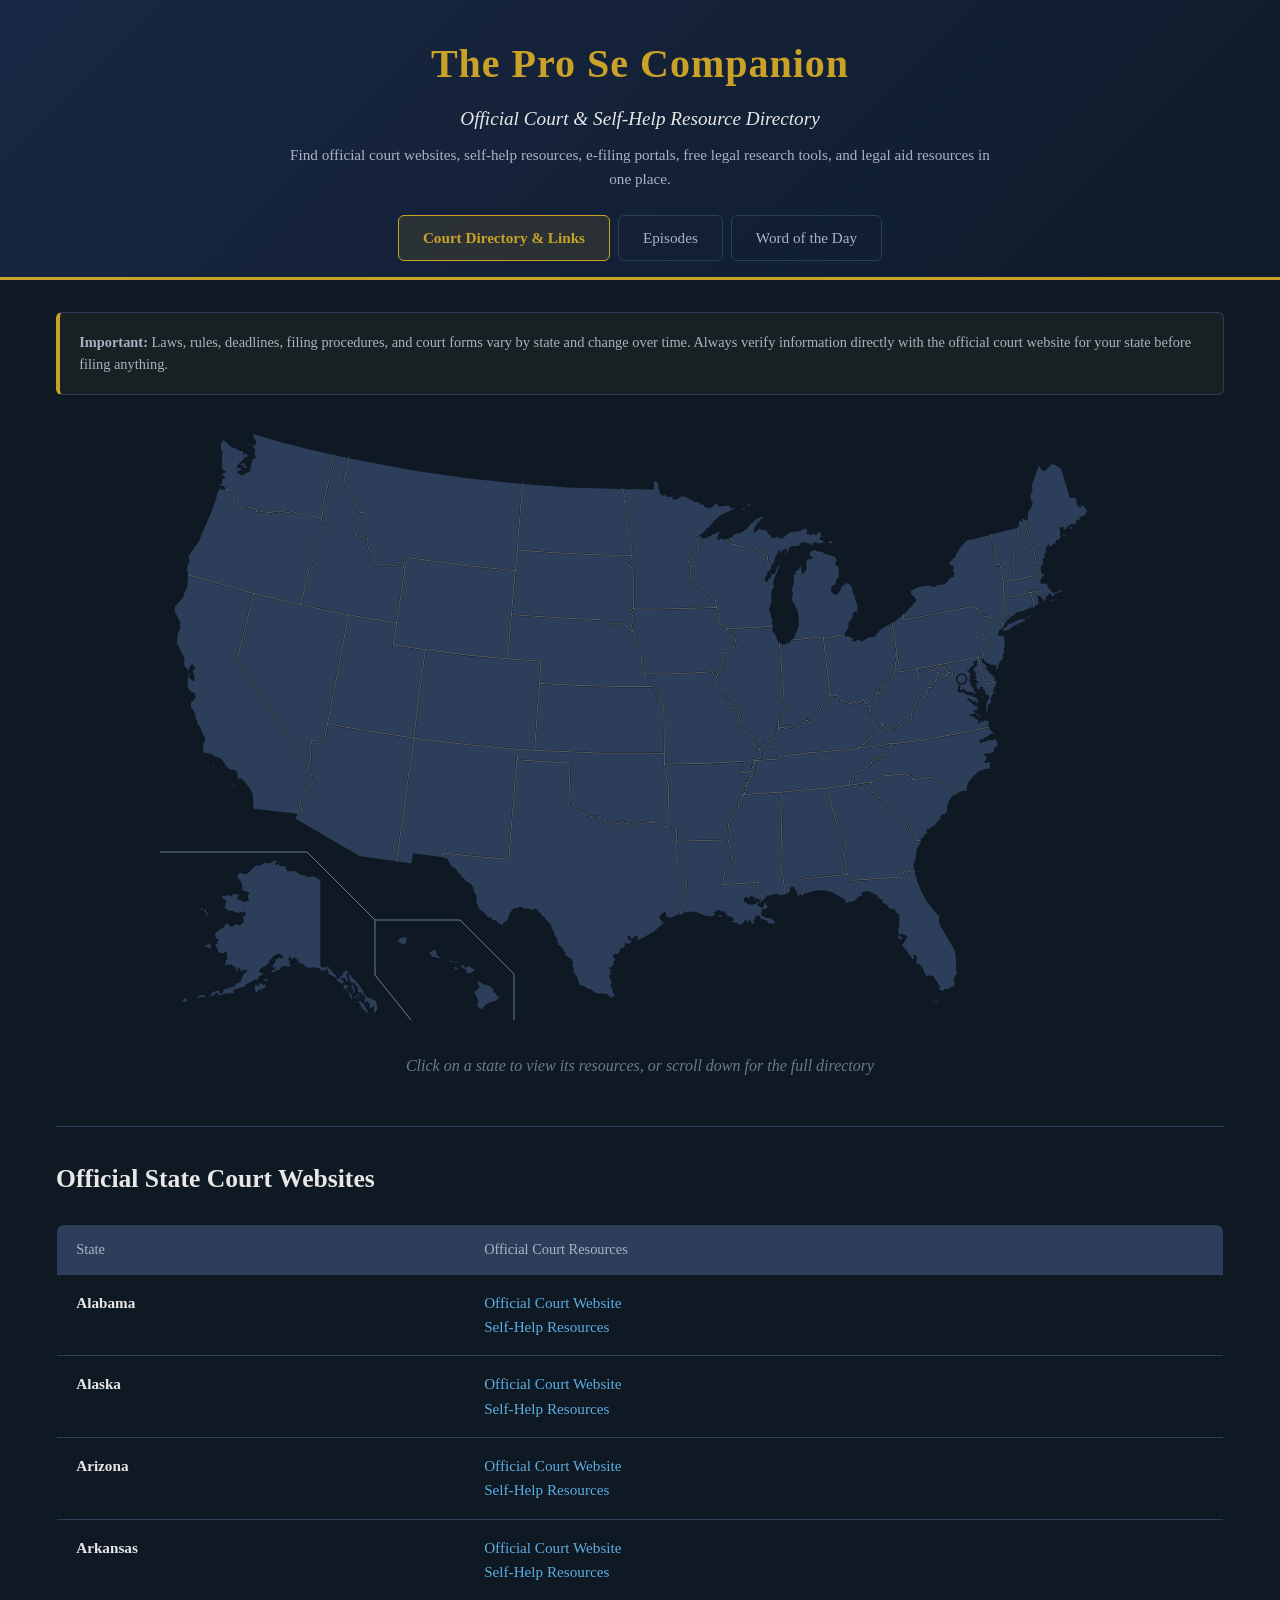
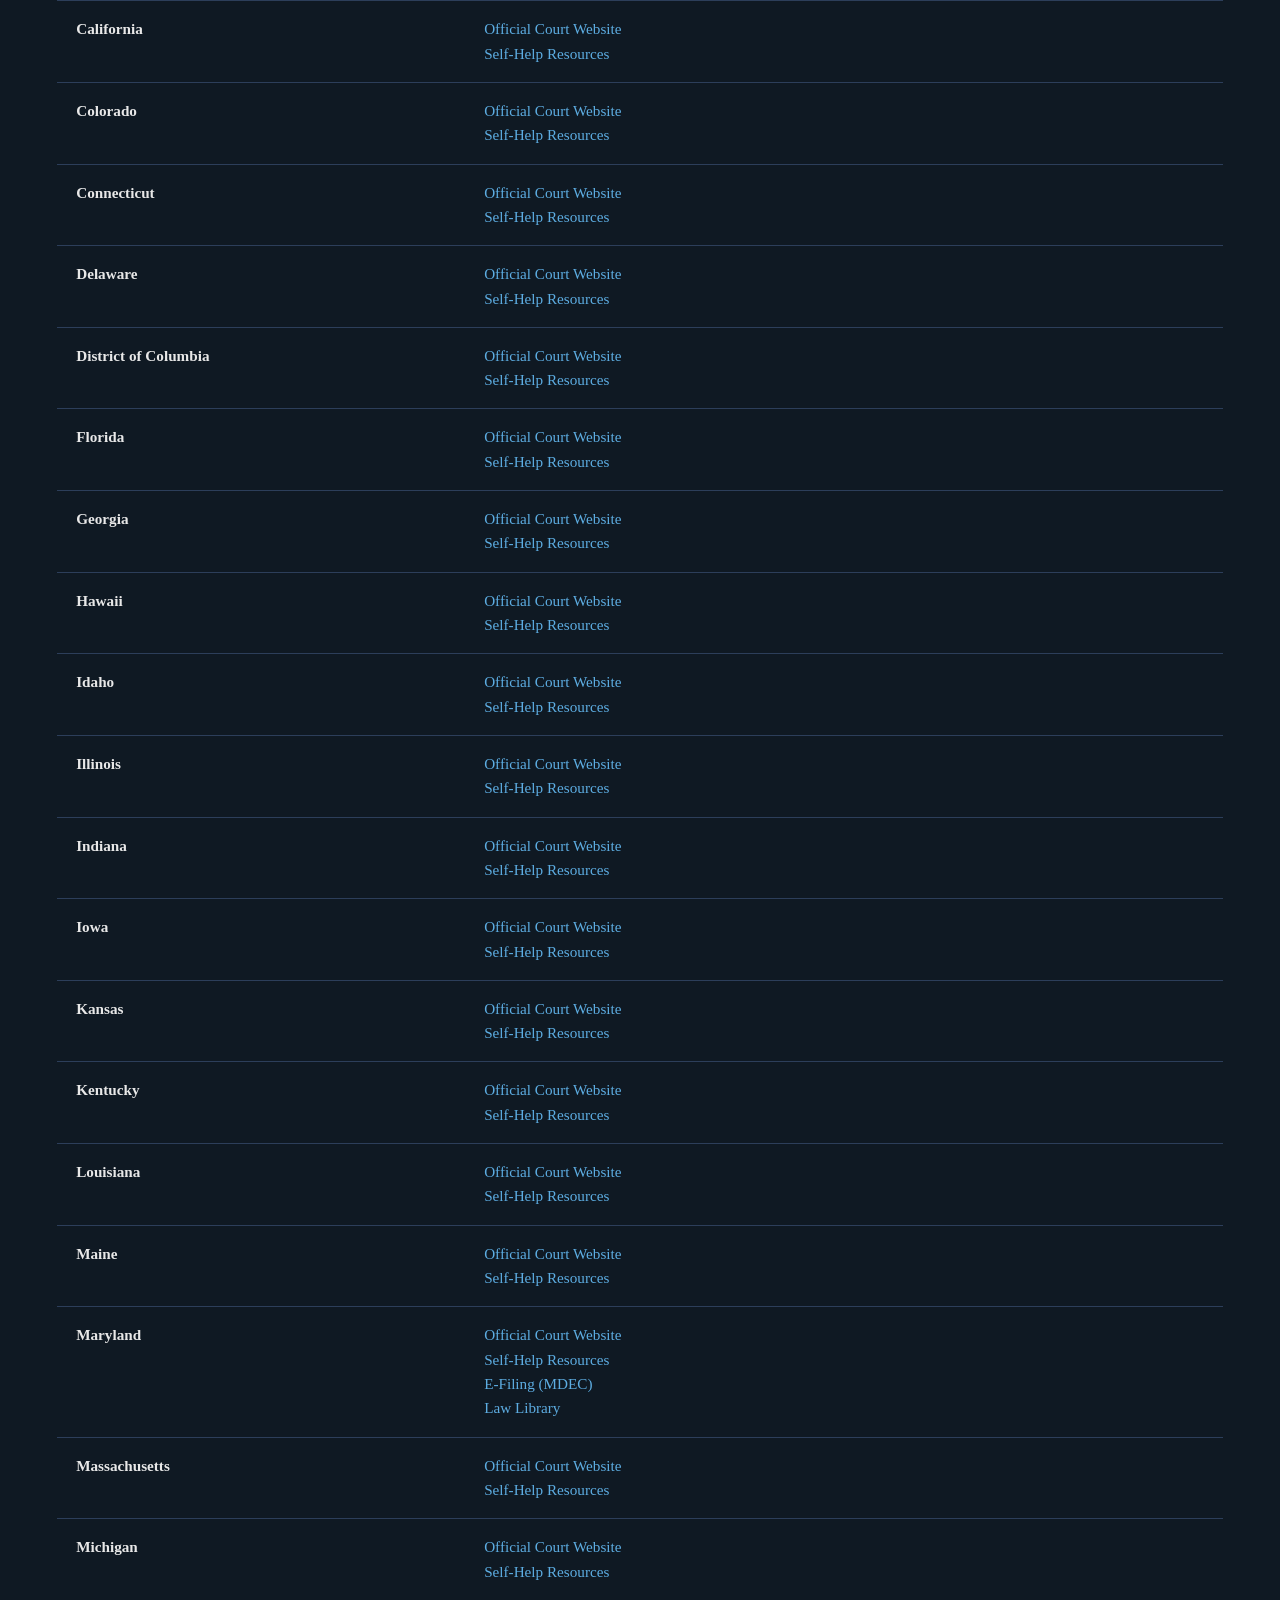
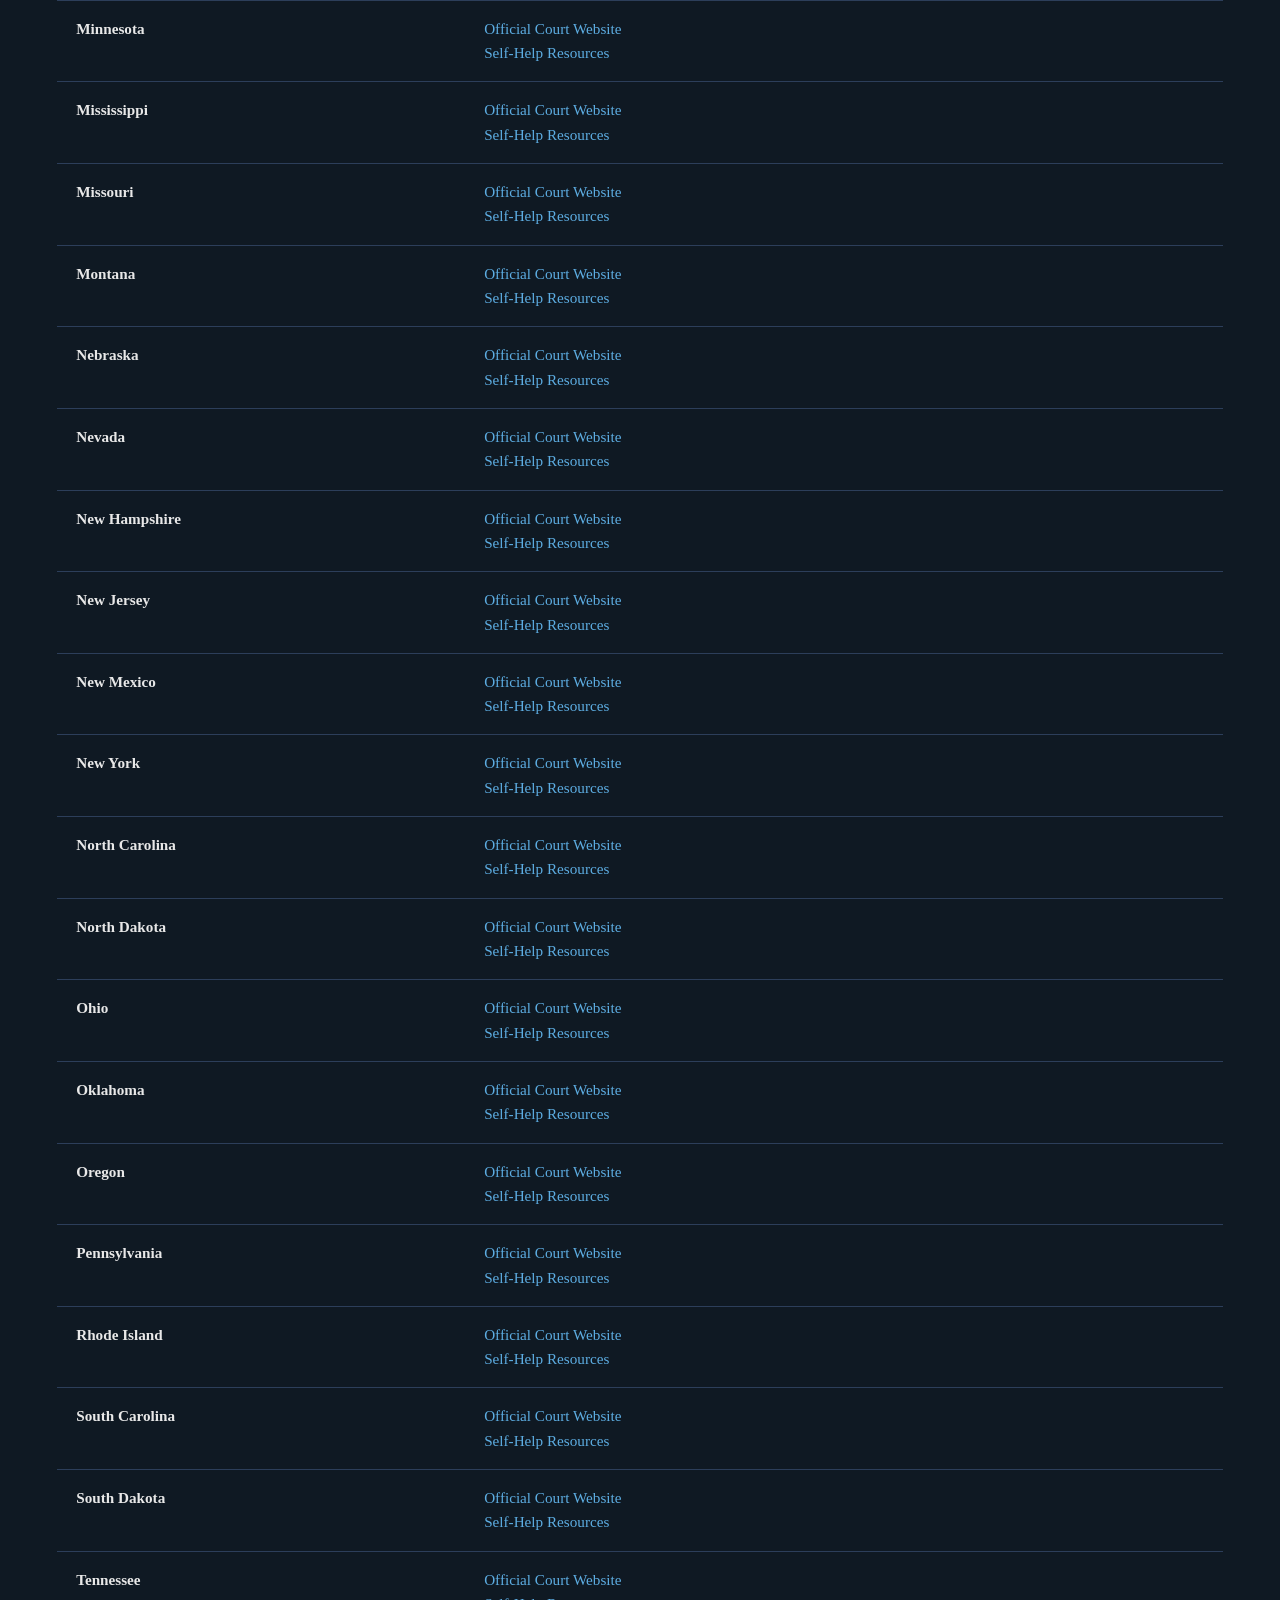
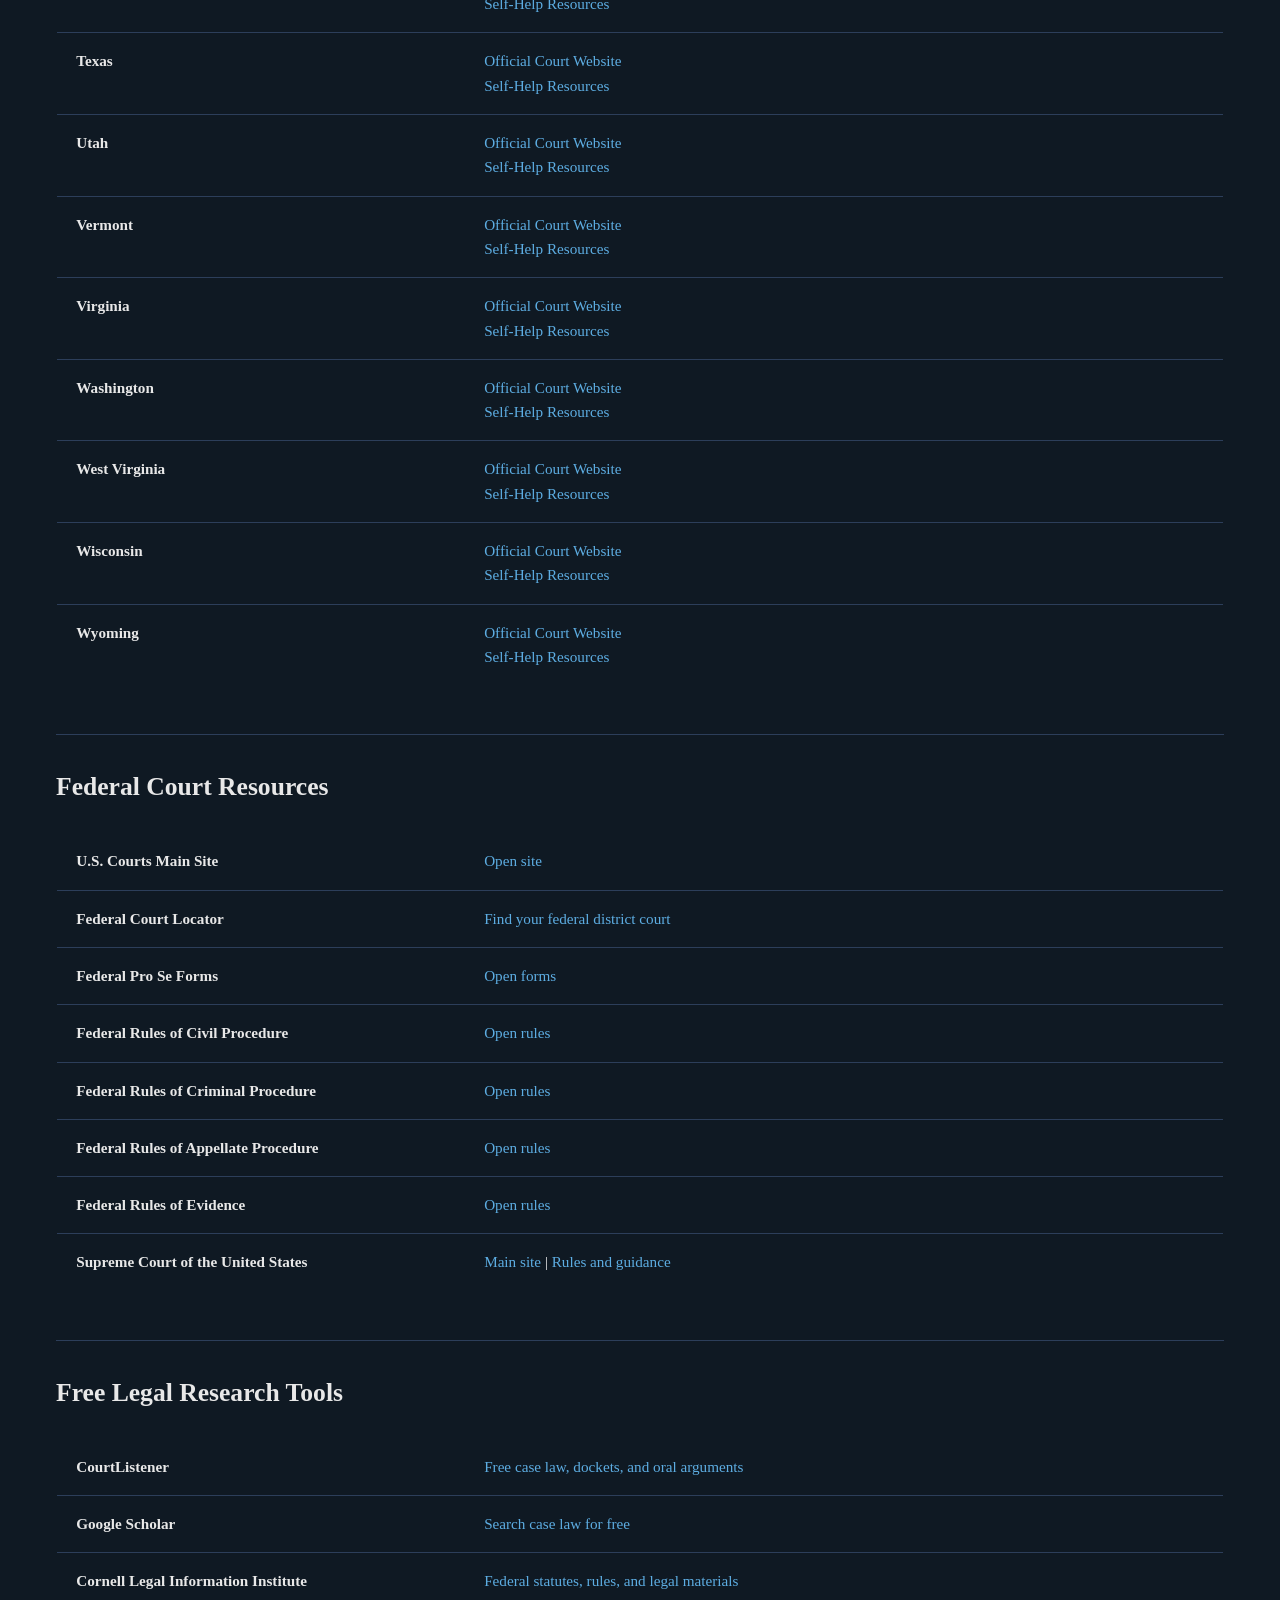
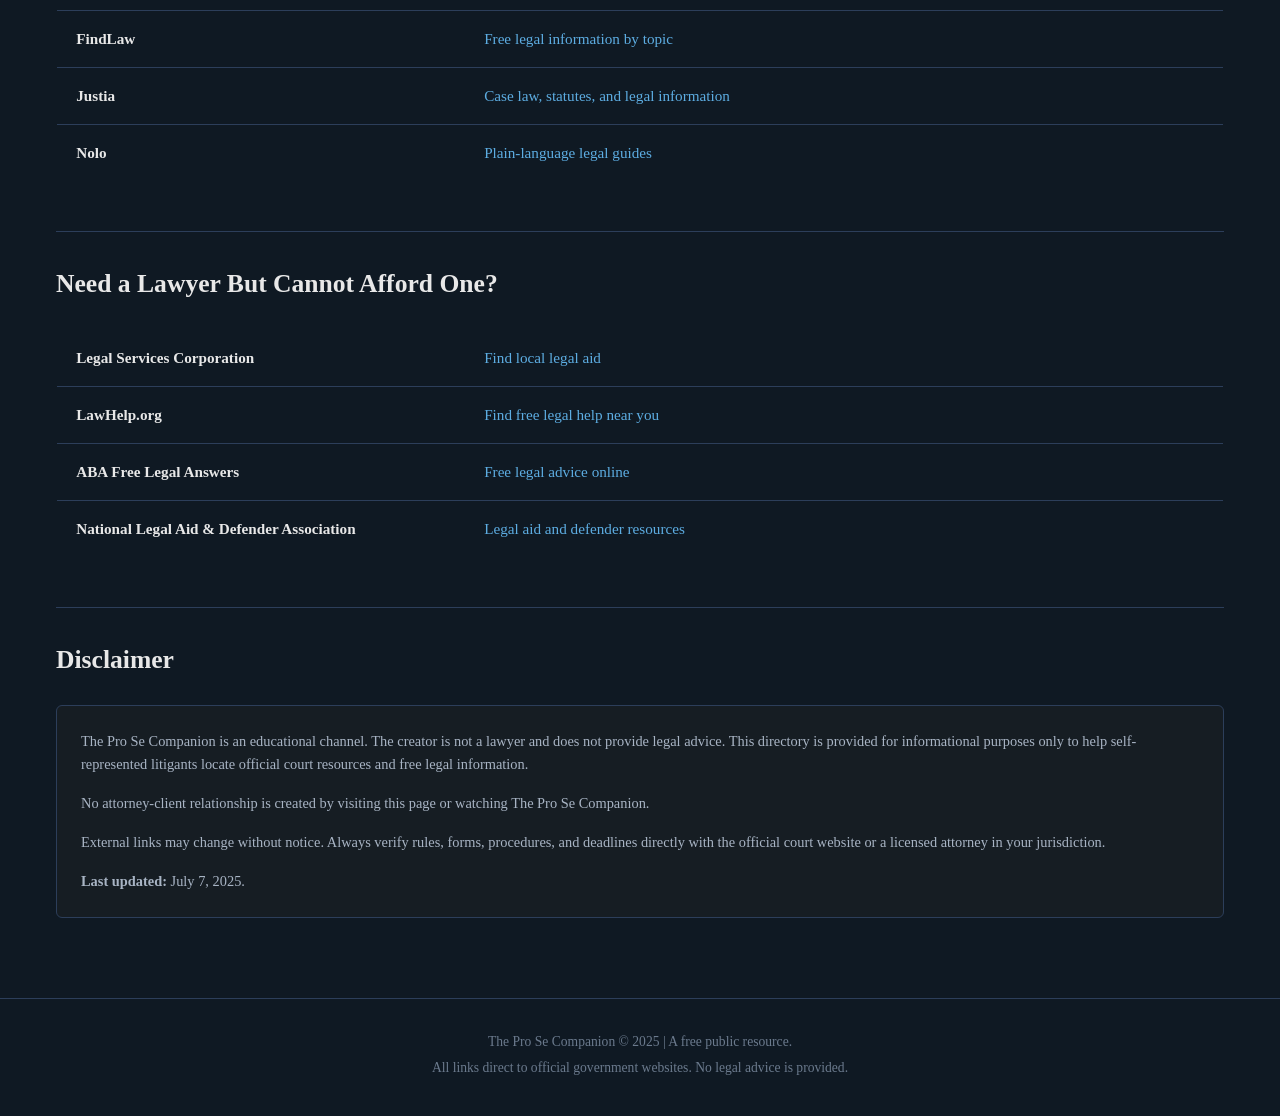
==== index.html @ ef89131c "The Pro Se Companion - Complete Site Features: - Interactive clickable US map (all 50 states + DC) -" ====
<!DOCTYPE html>
<html lang="en">
<head>
    <meta charset="UTF-8">
    <meta name="viewport" content="width=device-width, initial-scale=1.0">
    <title>The Pro Se Companion - Official Court & Self-Help Resource Directory</title>
    <link rel="stylesheet" href="styles.css">
</head>
<body>
    <header>
        <div class="header-content">
            <h1>The Pro Se Companion</h1>
            <p class="subtitle">Official Court & Self-Help Resource Directory</p>
            <p class="tagline">Find official court websites, self-help resources, e-filing portals, free legal research tools, and legal aid resources in one place.</p>
        </div>
        <nav class="main-nav">
            <a href="index.html" class="nav-link active">Court Directory & Links</a>
            <a href="episodes/index.html" class="nav-link">Episodes</a>
            <a href="legal-definitions.html" class="nav-link">Word of the Day</a>
        </nav>
    </header>

    <main>
        <!-- Important Notice -->
        <div class="disclaimer top-disclaimer">
            <p><strong>Important:</strong> Laws, rules, deadlines, filing procedures, and court forms vary by state and change over time. Always verify information directly with the official court website for your state before filing anything.</p>
        </div>

        <!-- Interactive Map -->
        <section class="map-section" id="map-section">
            <div class="map-container" id="map-container">
                <!-- SVG map will be loaded here -->
            </div>
            <p class="map-instruction">Click on a state to view its resources, or scroll down for the full directory</p>
        </section>

        <section class="state-panel" id="state-panel">
            <button class="back-btn" id="back-btn">&larr; Back to Map</button>
            <div class="state-header" id="state-header">
                <h2 id="state-name"></h2>
            </div>
            <div class="resources-grid" id="resources-grid"></div>
        </section>

        <!-- Full State Court Directory Table -->
        <section class="directory-section" id="directory">
            <h2 class="section-title">Official State Court Websites</h2>
            <div class="directory-table-wrap">
                <table class="directory-table">
                    <thead>
                        <tr>
                            <th>State</th>
                            <th>Official Court Resources</th>
                        </tr>
                    </thead>
                    <tbody id="state-directory-tbody">
                        <!-- Populated by JS -->
                    </tbody>
                </table>
            </div>
        </section>

        <!-- Federal Court Resources -->
        <section class="directory-section" id="federal">
            <h2 class="section-title">Federal Court Resources</h2>
            <div class="directory-table-wrap">
                <table class="directory-table">
                    <tbody>
                        <tr><td>U.S. Courts Main Site</td><td><a href="https://www.uscourts.gov/" target="_blank" rel="noopener">Open site</a></td></tr>
                        <tr><td>Federal Court Locator</td><td><a href="https://www.uscourts.gov/about-federal-courts/federal-courts-public/court-website-links" target="_blank" rel="noopener">Find your federal district court</a></td></tr>
                        <tr><td>Federal Pro Se Forms</td><td><a href="https://www.uscourts.gov/forms/pro-se-forms" target="_blank" rel="noopener">Open forms</a></td></tr>
                        <tr><td>Federal Rules of Civil Procedure</td><td><a href="https://www.law.cornell.edu/rules/frcp" target="_blank" rel="noopener">Open rules</a></td></tr>
                        <tr><td>Federal Rules of Criminal Procedure</td><td><a href="https://www.law.cornell.edu/rules/frcrmp" target="_blank" rel="noopener">Open rules</a></td></tr>
                        <tr><td>Federal Rules of Appellate Procedure</td><td><a href="https://www.law.cornell.edu/rules/frap" target="_blank" rel="noopener">Open rules</a></td></tr>
                        <tr><td>Federal Rules of Evidence</td><td><a href="https://www.law.cornell.edu/rules/fre" target="_blank" rel="noopener">Open rules</a></td></tr>
                        <tr><td>Supreme Court of the United States</td><td><a href="https://www.supremecourt.gov/" target="_blank" rel="noopener">Main site</a> | <a href="https://www.supremecourt.gov/filingandrules/rules_guidance.aspx" target="_blank" rel="noopener">Rules and guidance</a></td></tr>
                    </tbody>
                </table>
            </div>
        </section>

        <!-- Free Legal Research Tools -->
        <section class="directory-section" id="research">
            <h2 class="section-title">Free Legal Research Tools</h2>
            <div class="directory-table-wrap">
                <table class="directory-table">
                    <tbody>
                        <tr><td>CourtListener</td><td><a href="https://www.courtlistener.com/" target="_blank" rel="noopener">Free case law, dockets, and oral arguments</a></td></tr>
                        <tr><td>Google Scholar</td><td><a href="https://scholar.google.com/" target="_blank" rel="noopener">Search case law for free</a></td></tr>
                        <tr><td>Cornell Legal Information Institute</td><td><a href="https://www.law.cornell.edu/" target="_blank" rel="noopener">Federal statutes, rules, and legal materials</a></td></tr>
                        <tr><td>FindLaw</td><td><a href="https://www.findlaw.com/" target="_blank" rel="noopener">Free legal information by topic</a></td></tr>
                        <tr><td>Justia</td><td><a href="https://www.justia.com/" target="_blank" rel="noopener">Case law, statutes, and legal information</a></td></tr>
                        <tr><td>Nolo</td><td><a href="https://www.nolo.com/" target="_blank" rel="noopener">Plain-language legal guides</a></td></tr>
                    </tbody>
                </table>
            </div>
        </section>

        <!-- Need a Lawyer -->
        <section class="directory-section" id="legal-aid">
            <h2 class="section-title">Need a Lawyer But Cannot Afford One?</h2>
            <div class="directory-table-wrap">
                <table class="directory-table">
                    <tbody>
                        <tr><td>Legal Services Corporation</td><td><a href="https://www.lsc.gov/about-lsc/what-legal-aid/get-legal-help" target="_blank" rel="noopener">Find local legal aid</a></td></tr>
                        <tr><td>LawHelp.org</td><td><a href="https://www.lawhelp.org/" target="_blank" rel="noopener">Find free legal help near you</a></td></tr>
                        <tr><td>ABA Free Legal Answers</td><td><a href="https://abafreelegalanswers.org/" target="_blank" rel="noopener">Free legal advice online</a></td></tr>
                        <tr><td>National Legal Aid & Defender Association</td><td><a href="https://www.nlada.org/" target="_blank" rel="noopener">Legal aid and defender resources</a></td></tr>
                    </tbody>
                </table>
            </div>
        </section>

        <!-- Disclaimer -->
        <section class="directory-section" id="disclaimer-section">
            <h2 class="section-title">Disclaimer</h2>
            <div class="disclaimer-full">
                <p>The Pro Se Companion is an educational channel. The creator is not a lawyer and does not provide legal advice. This directory is provided for informational purposes only to help self-represented litigants locate official court resources and free legal information.</p>
                <p>No attorney-client relationship is created by visiting this page or watching The Pro Se Companion.</p>
                <p>External links may change without notice. Always verify rules, forms, procedures, and deadlines directly with the official court website or a licensed attorney in your jurisdiction.</p>
                <p><strong>Last updated:</strong> July 7, 2025.</p>
            </div>
        </section>
    </main>

    <footer>
        <p>The Pro Se Companion &copy; 2025 | A free public resource.</p>
        <p>All links direct to official government websites. No legal advice is provided.</p>
    </footer>

    <script src="state-data.js"></script>
    <script src="us-map.js"></script>
    <script src="app.js"></script>
</body>
</html>
---- styles.css ----
/* === RESET & BASE === */
*, *::before, *::after {
    margin: 0;
    padding: 0;
    box-sizing: border-box;
}

:root {
    --primary: #1a2744;
    --primary-light: #2c3e5a;
    --accent: #c9a227;
    --accent-hover: #e0b830;
    --bg-dark: #0f1923;
    --bg-card: #1a2744;
    --bg-card-hover: #243352;
    --text-primary: #e8e8e8;
    --text-secondary: #a8b4c4;
    --text-muted: #6b7a8d;
    --border: #2c3e5a;
    --success: #2ecc71;
    --link: #5dade2;
    --link-hover: #85c1e9;
}

html {
    scroll-behavior: smooth;
}

body {
    font-family: 'Georgia', 'Times New Roman', serif;
    background-color: var(--bg-dark);
    color: var(--text-primary);
    min-height: 100vh;
    line-height: 1.6;
}

/* === HEADER === */
header {
    background: linear-gradient(135deg, var(--primary) 0%, #0d1b2a 100%);
    border-bottom: 3px solid var(--accent);
    padding: 2rem 1rem 1rem;
    text-align: center;
}

.header-content h1 {
    font-size: 2.5rem;
    color: var(--accent);
    letter-spacing: 1px;
    margin-bottom: 0.5rem;
    font-weight: 700;
}

.header-content .subtitle {
    font-size: 1.2rem;
    color: var(--text-primary);
    margin-bottom: 0.5rem;
    font-style: italic;
}

.header-content .tagline {
    font-size: 0.95rem;
    color: var(--text-secondary);
    max-width: 700px;
    margin: 0 auto;
}

/* === NAVIGATION === */
.main-nav {
    margin-top: 1.5rem;
    display: flex;
    justify-content: center;
    gap: 0.5rem;
    flex-wrap: wrap;
}

.nav-link {
    color: var(--text-secondary);
    text-decoration: none;
    padding: 0.6rem 1.5rem;
    border: 1px solid var(--border);
    border-radius: 6px;
    font-family: inherit;
    font-size: 0.95rem;
    transition: all 0.2s ease;
}

.nav-link:hover {
    color: var(--accent);
    border-color: var(--accent);
    background: rgba(201, 162, 39, 0.08);
}

.nav-link.active {
    color: var(--accent);
    border-color: var(--accent);
    background: rgba(201, 162, 39, 0.12);
    font-weight: bold;
}

/* === EPISODE LIST === */
.episode-list {
    max-width: 800px;
    margin: 0 auto;
}

.episode-card {
    background: var(--bg-card);
    border: 1px solid var(--border);
    border-radius: 10px;
    padding: 1.5rem;
    margin-bottom: 1.2rem;
    transition: all 0.2s ease;
    display: block;
    text-decoration: none;
    color: inherit;
}

.episode-card:hover {
    border-color: var(--accent);
    background: var(--bg-card-hover);
    transform: translateY(-2px);
    box-shadow: 0 4px 20px rgba(201, 162, 39, 0.1);
}

.episode-card .episode-number {
    font-size: 0.85rem;
    color: var(--accent);
    text-transform: uppercase;
    letter-spacing: 1px;
    margin-bottom: 0.3rem;
}

.episode-card h3 {
    color: var(--text-primary);
    font-size: 1.3rem;
    margin-bottom: 0.5rem;
}

.episode-card p {
    color: var(--text-secondary);
    font-size: 0.95rem;
    line-height: 1.5;
}

.page-title {
    text-align: center;
    margin-bottom: 2rem;
}

.page-title h2 {
    color: var(--accent);
    font-size: 2rem;
    margin-bottom: 0.5rem;
}

.page-title p {
    color: var(--text-secondary);
    font-size: 1rem;
}

/* === DEFINITIONS === */
.definitions-list {
    max-width: 800px;
    margin: 0 auto;
}

.episode-words-heading {
    color: var(--accent);
    font-size: 1.3rem;
    margin-top: 2rem;
    margin-bottom: 1rem;
    padding-bottom: 0.5rem;
    border-bottom: 2px solid var(--accent);
}

.episode-words-heading:first-child {
    margin-top: 0;
}

.definition-card {
    background: var(--bg-card);
    border: 1px solid var(--border);
    border-radius: 8px;
    padding: 1.2rem 1.5rem;
    margin-bottom: 1rem;
    transition: border-color 0.2s ease;
}

.definition-card:hover {
    border-color: var(--accent);
}

.definition-card h3 {
    color: var(--accent);
    font-size: 1.1rem;
    margin-bottom: 0.5rem;
}

.definition-card p {
    color: var(--text-secondary);
    font-size: 0.95rem;
    line-height: 1.6;
}

.definition-card p a {
    color: var(--link);
    text-decoration: none;
}

.definition-card p a:hover {
    color: var(--link-hover);
    text-decoration: underline;
}

/* === EPISODE CONTENT === */
.episode-intro {
    max-width: 800px;
    margin: 0 auto 2rem;
    text-align: center;
}

.episode-intro h2 {
    color: var(--accent);
    font-size: 1.8rem;
    margin-bottom: 0.5rem;
}

.episode-intro .episode-num {
    color: var(--text-muted);
    font-size: 0.9rem;
    text-transform: uppercase;
    letter-spacing: 1px;
    margin-bottom: 0.5rem;
}

.episode-intro p {
    color: var(--text-secondary);
    font-size: 1rem;
    line-height: 1.6;
    margin-top: 0.8rem;
}

.state-info-section {
    margin-top: 1rem;
}

.state-info-section h3 {
    color: var(--accent);
    font-size: 1.3rem;
    margin-bottom: 0.5rem;
}

.state-info-section .info-description {
    color: var(--text-secondary);
    font-size: 0.95rem;
    line-height: 1.6;
    margin-bottom: 1rem;
    padding: 1rem;
    background: rgba(201, 162, 39, 0.05);
    border-left: 3px solid var(--accent);
    border-radius: 4px;
}

.state-info-section .steps {
    list-style: none;
    padding: 0;
    counter-reset: step-counter;
}

.state-info-section .steps li {
    counter-increment: step-counter;
    padding: 0.8rem 1rem 0.8rem 3rem;
    position: relative;
    margin-bottom: 0.5rem;
    background: var(--bg-card);
    border-radius: 6px;
    border: 1px solid var(--border);
    color: var(--text-primary);
    font-size: 0.95rem;
    line-height: 1.5;
}

.state-info-section .steps li::before {
    content: counter(step-counter);
    position: absolute;
    left: 0.8rem;
    top: 0.8rem;
    width: 1.5rem;
    height: 1.5rem;
    background: var(--accent);
    color: var(--primary);
    font-weight: bold;
    font-size: 0.85rem;
    border-radius: 50%;
    display: flex;
    align-items: center;
    justify-content: center;
}

/* === MAIN === */
main {
    max-width: 1200px;
    margin: 0 auto;
    padding: 2rem 1rem;
}

/* === MAP SECTION === */
.map-section {
    text-align: center;
}

.map-container {
    width: 100%;
    max-width: 960px;
    margin: 0 auto;
    position: relative;
}

.map-container svg {
    width: 100%;
    height: auto;
}

.map-container svg .state path,
.map-container svg circle.dc {
    fill: var(--primary-light);
    stroke: var(--bg-dark);
    stroke-width: 1.5;
    cursor: pointer;
    transition: fill 0.2s ease, transform 0.1s ease;
}

.map-container svg .state path:hover,
.map-container svg circle.dc:hover {
    fill: var(--accent);
    filter: brightness(1.2);
}

.map-container svg .state path:active,
.map-container svg circle.dc:active {
    fill: var(--accent-hover);
}

.map-container svg .borders path {
    stroke: rgba(255, 255, 255, 0.3);
    stroke-width: 1;
    pointer-events: none;
}

.map-container svg .separator1 {
    stroke: var(--text-muted);
    stroke-width: 1;
    pointer-events: none;
}

.map-instruction {
    margin-top: 1.5rem;
    color: var(--text-muted);
    font-size: 1rem;
    font-style: italic;
}

/* === STATE PANEL === */
.state-panel {
    display: none;
    animation: fadeIn 0.3s ease;
}

.state-panel.active {
    display: block;
}

@keyframes fadeIn {
    from { opacity: 0; transform: translateY(10px); }
    to { opacity: 1; transform: translateY(0); }
}

.back-btn {
    background: var(--primary-light);
    color: var(--text-primary);
    border: 1px solid var(--border);
    padding: 0.7rem 1.5rem;
    border-radius: 6px;
    cursor: pointer;
    font-size: 1rem;
    font-family: inherit;
    transition: all 0.2s ease;
    margin-bottom: 1.5rem;
}

.back-btn:hover {
    background: var(--accent);
    color: var(--primary);
    border-color: var(--accent);
}

.state-header {
    margin-bottom: 2rem;
    padding-bottom: 1rem;
    border-bottom: 2px solid var(--accent);
}

.state-header h2 {
    font-size: 2rem;
    color: var(--accent);
}

/* === RESOURCES GRID === */
.resources-grid {
    display: grid;
    grid-template-columns: repeat(auto-fit, minmax(320px, 1fr));
    gap: 1.5rem;
    margin-bottom: 2rem;
}

.resource-card {
    background: var(--bg-card);
    border: 1px solid var(--border);
    border-radius: 10px;
    padding: 1.5rem;
    transition: all 0.2s ease;
}

.resource-card:hover {
    border-color: var(--accent);
    background: var(--bg-card-hover);
    transform: translateY(-2px);
    box-shadow: 0 4px 20px rgba(201, 162, 39, 0.1);
}

.resource-card h3 {
    color: var(--accent);
    font-size: 1.1rem;
    margin-bottom: 1rem;
    padding-bottom: 0.5rem;
    border-bottom: 1px solid var(--border);
    display: flex;
    align-items: center;
    gap: 0.5rem;
}

.resource-card h3 .icon {
    font-size: 1.3rem;
}

.resource-card ul {
    list-style: none;
    padding: 0;
}

.resource-card ul li {
    margin-bottom: 0.7rem;
}

.resource-card ul li a {
    color: var(--link);
    text-decoration: none;
    font-size: 0.95rem;
    transition: color 0.2s ease;
    display: inline-block;
    line-height: 1.4;
}

.resource-card ul li a:hover {
    color: var(--link-hover);
    text-decoration: underline;
}

.resource-card ul li a::before {
    content: "\2192 ";
    color: var(--accent);
    margin-right: 0.3rem;
}

/* === DISCLAIMER === */
.disclaimer {
    margin-top: 2rem;
    padding: 1.2rem;
    background: rgba(201, 162, 39, 0.05);
    border: 1px solid var(--border);
    border-left: 4px solid var(--accent);
    border-radius: 6px;
}

.disclaimer.top-disclaimer {
    margin-top: 0;
    margin-bottom: 2rem;
}

.disclaimer p {
    font-size: 0.9rem;
    color: var(--text-secondary);
    line-height: 1.5;
}

.disclaimer-full {
    padding: 1.5rem;
    background: rgba(201, 162, 39, 0.03);
    border: 1px solid var(--border);
    border-radius: 6px;
}

.disclaimer-full p {
    font-size: 0.9rem;
    color: var(--text-secondary);
    line-height: 1.6;
    margin-bottom: 1rem;
}

.disclaimer-full p:last-child {
    margin-bottom: 0;
}

/* === DIRECTORY SECTION === */
.directory-section {
    margin-top: 3rem;
    padding-top: 2rem;
    border-top: 1px solid var(--border);
}

.section-title {
    font-size: 1.6rem;
    color: var(--text-primary);
    margin-bottom: 1.5rem;
    font-weight: 700;
}

.directory-table-wrap {
    overflow-x: auto;
}

.directory-table {
    width: 100%;
    border-collapse: collapse;
    border: 1px solid var(--border);
    border-radius: 8px;
    overflow: hidden;
}

.directory-table thead th {
    background: var(--primary-light);
    color: var(--text-secondary);
    padding: 0.8rem 1.2rem;
    text-align: left;
    font-size: 0.9rem;
    font-weight: normal;
    border-bottom: 1px solid var(--border);
}

.directory-table tbody tr {
    border-bottom: 1px solid var(--border);
    transition: background 0.15s ease;
}

.directory-table tbody tr:hover {
    background: rgba(201, 162, 39, 0.04);
}

.directory-table td {
    padding: 1rem 1.2rem;
    font-size: 0.95rem;
    vertical-align: top;
    color: var(--text-primary);
}

.directory-table td:first-child {
    font-weight: bold;
    white-space: nowrap;
    width: 35%;
}

.directory-table td a {
    color: var(--link);
    text-decoration: none;
    transition: color 0.2s ease;
}

.directory-table td a:hover {
    color: var(--link-hover);
    text-decoration: underline;
}

/* === FOOTER === */
footer {
    text-align: center;
    padding: 2rem 1rem;
    border-top: 1px solid var(--border);
    margin-top: 3rem;
}

footer p {
    color: var(--text-muted);
    font-size: 0.85rem;
    margin-bottom: 0.3rem;
}

/* === TOOLTIP === */
.state-tooltip {
    position: fixed;
    background: var(--primary);
    color: var(--accent);
    padding: 0.4rem 0.8rem;
    border-radius: 4px;
    font-size: 0.85rem;
    font-weight: bold;
    pointer-events: none;
    z-index: 1000;
    border: 1px solid var(--accent);
    display: none;
}

/* === RESPONSIVE === */
@media (max-width: 768px) {
    .header-content h1 {
        font-size: 1.8rem;
    }

    .header-content .subtitle {
        font-size: 1rem;
    }

    .resources-grid {
        grid-template-columns: 1fr;
    }

    .state-header h2 {
        font-size: 1.5rem;
    }

    main {
        padding: 1rem 0.5rem;
    }

    .main-nav {
        gap: 0.3rem;
    }

    .nav-link {
        padding: 0.5rem 1rem;
        font-size: 0.85rem;
    }

    .episode-intro h2 {
        font-size: 1.4rem;
    }
}

@media (max-width: 480px) {
    .header-content h1 {
        font-size: 1.4rem;
    }

    .map-container {
        padding: 0;
    }

    .resource-card {
        padding: 1rem;
    }

    .main-nav {
        flex-direction: column;
        align-items: center;
    }
}
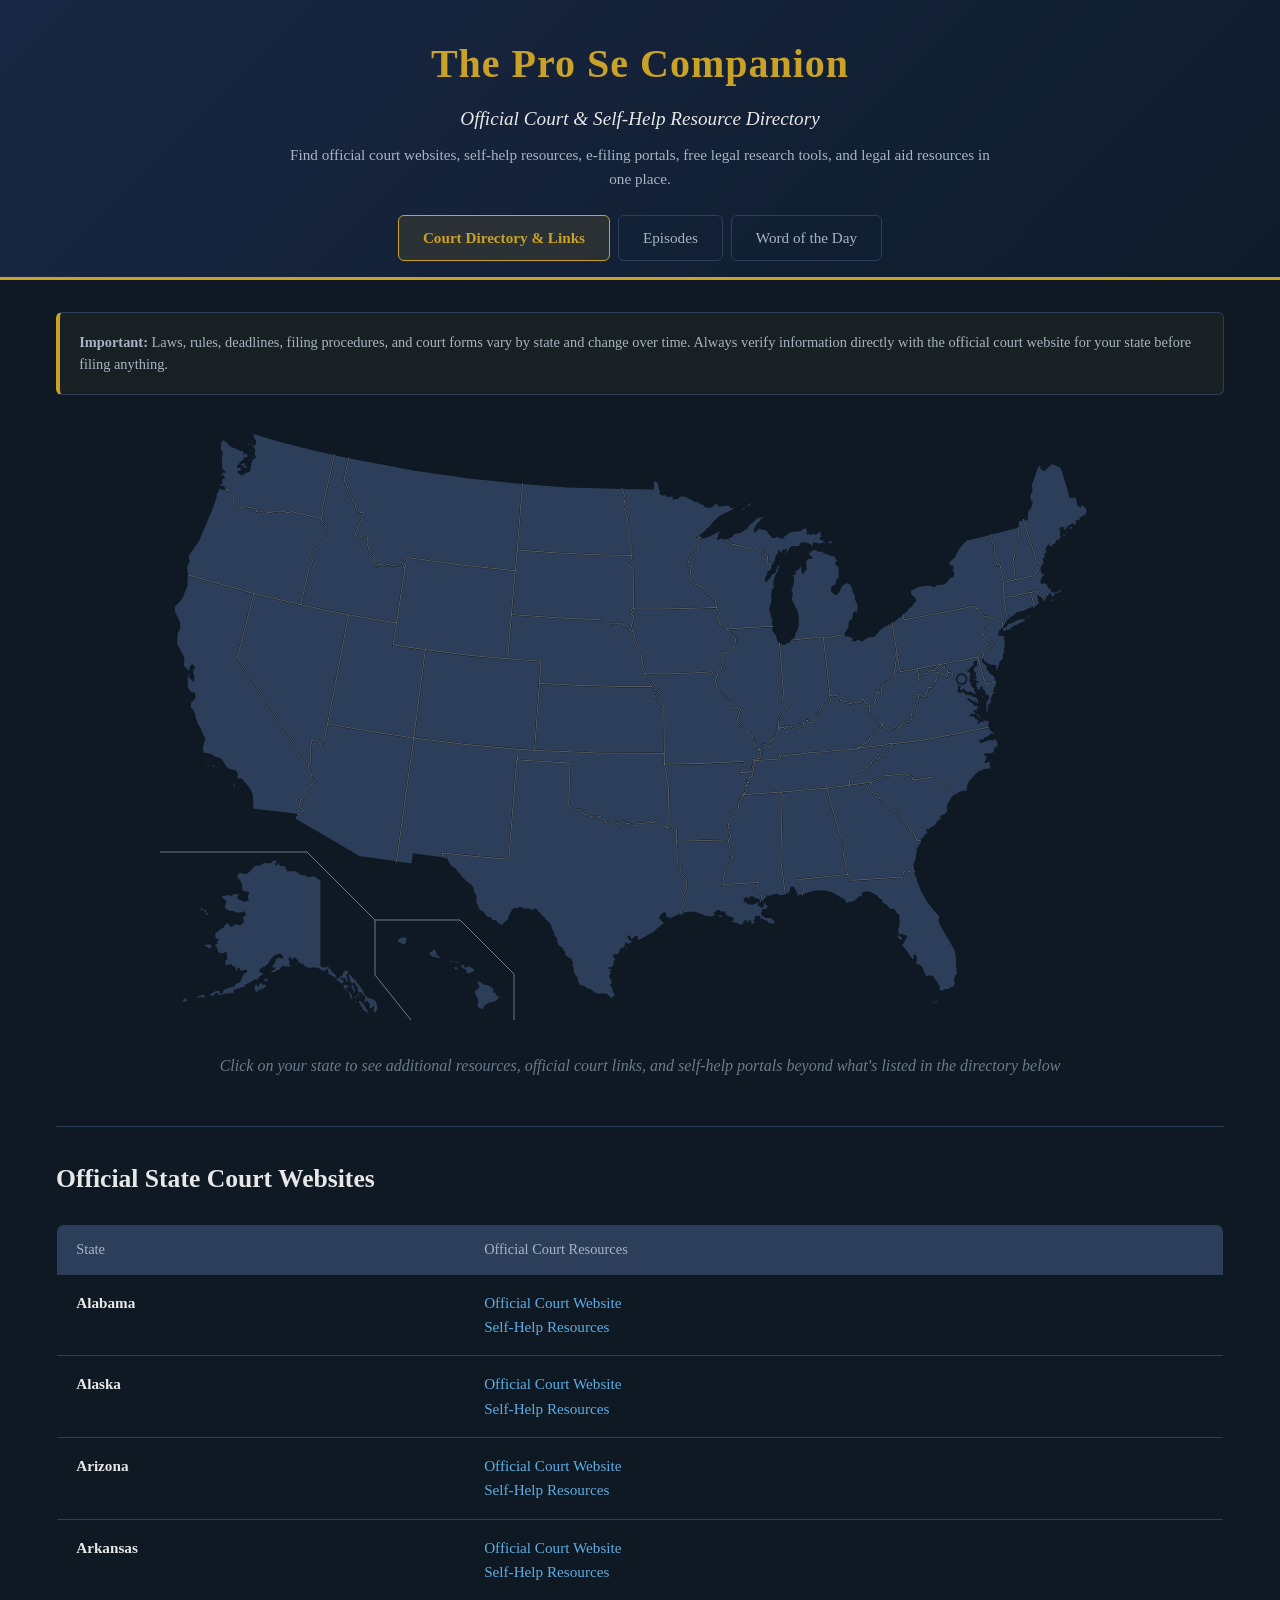
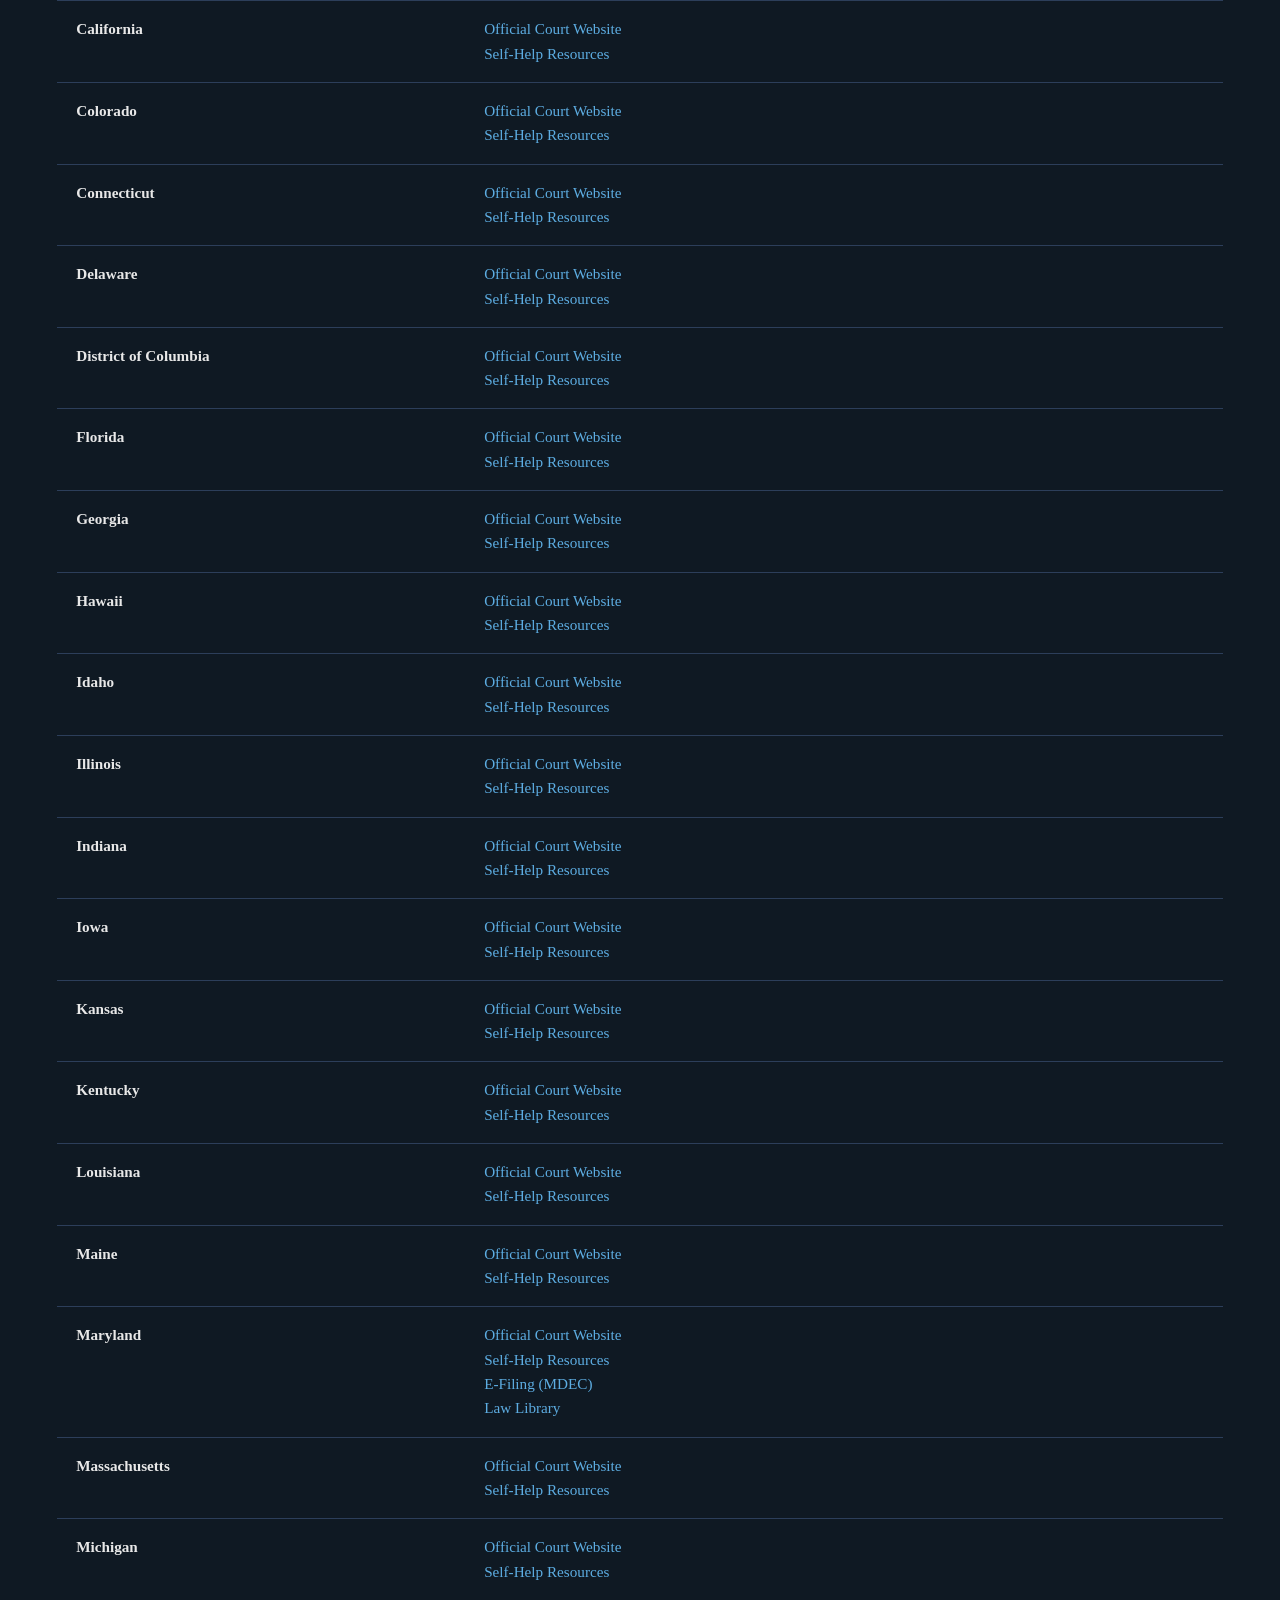
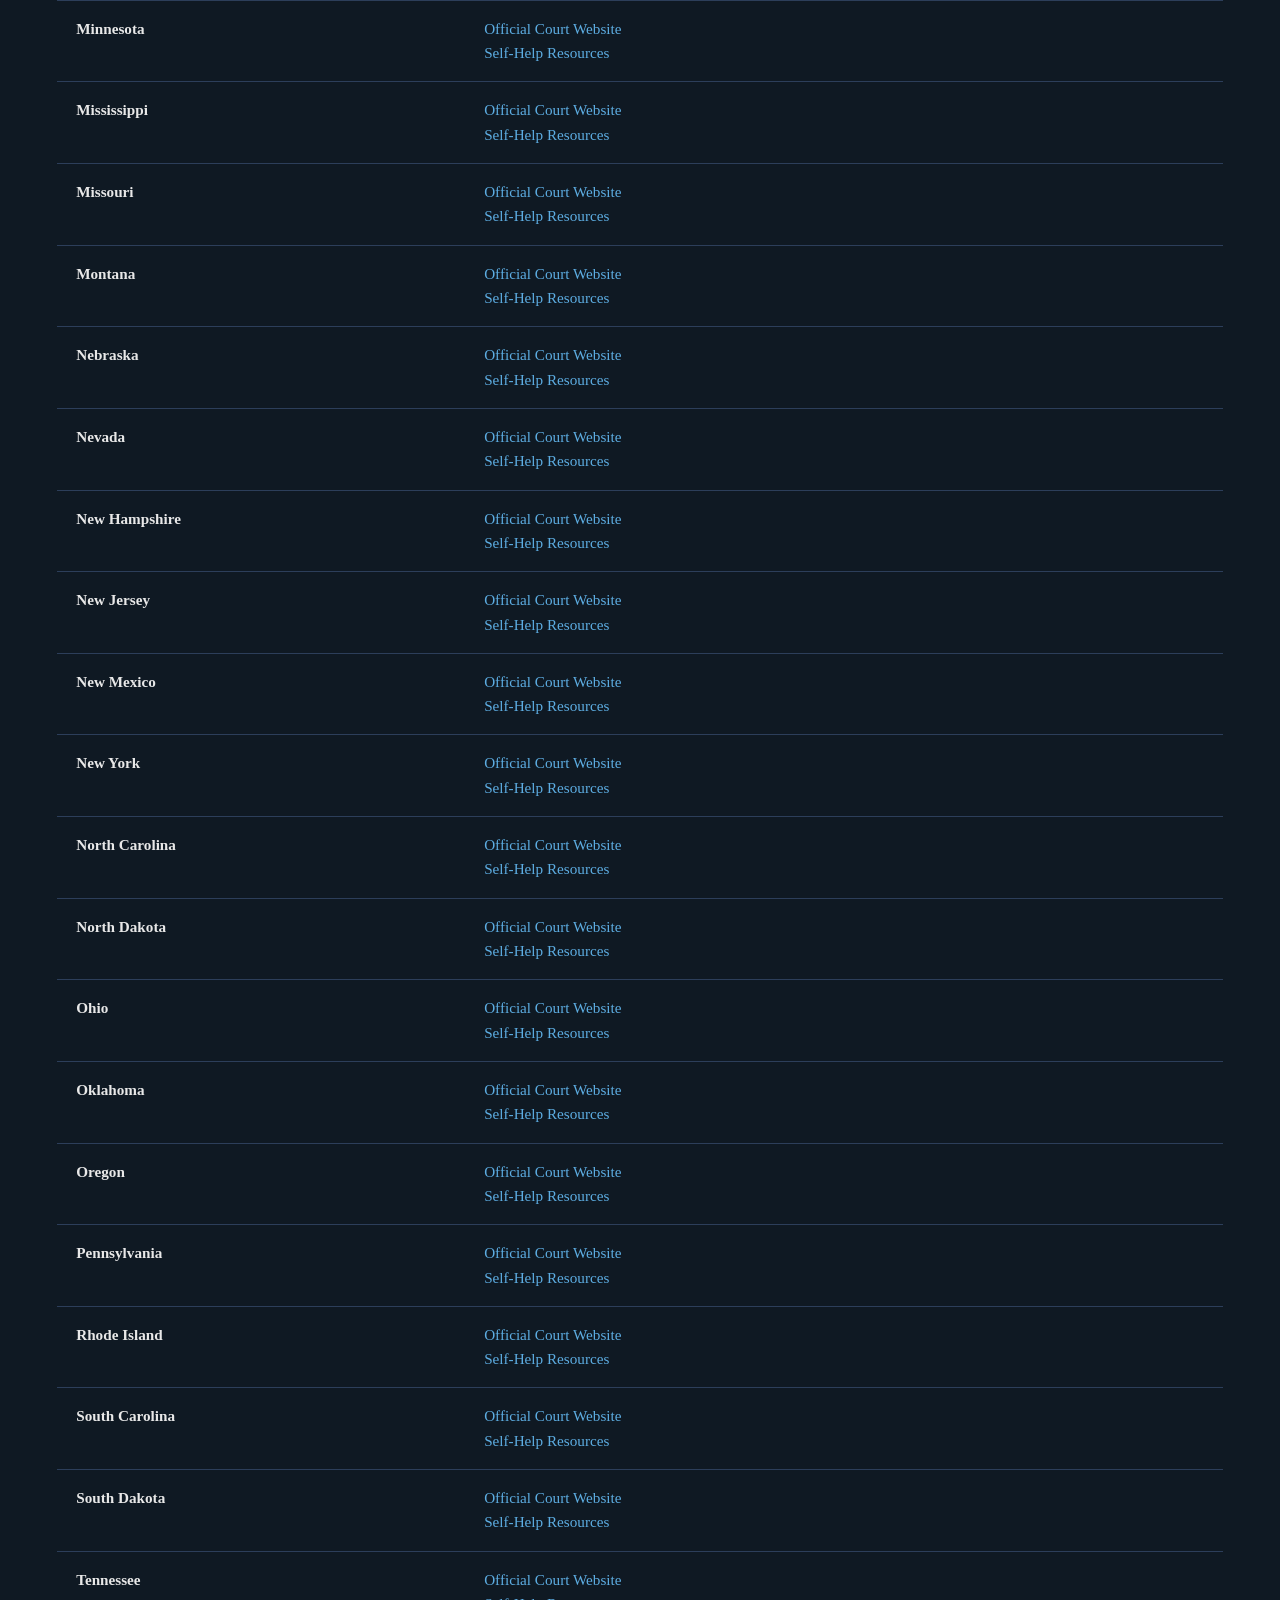
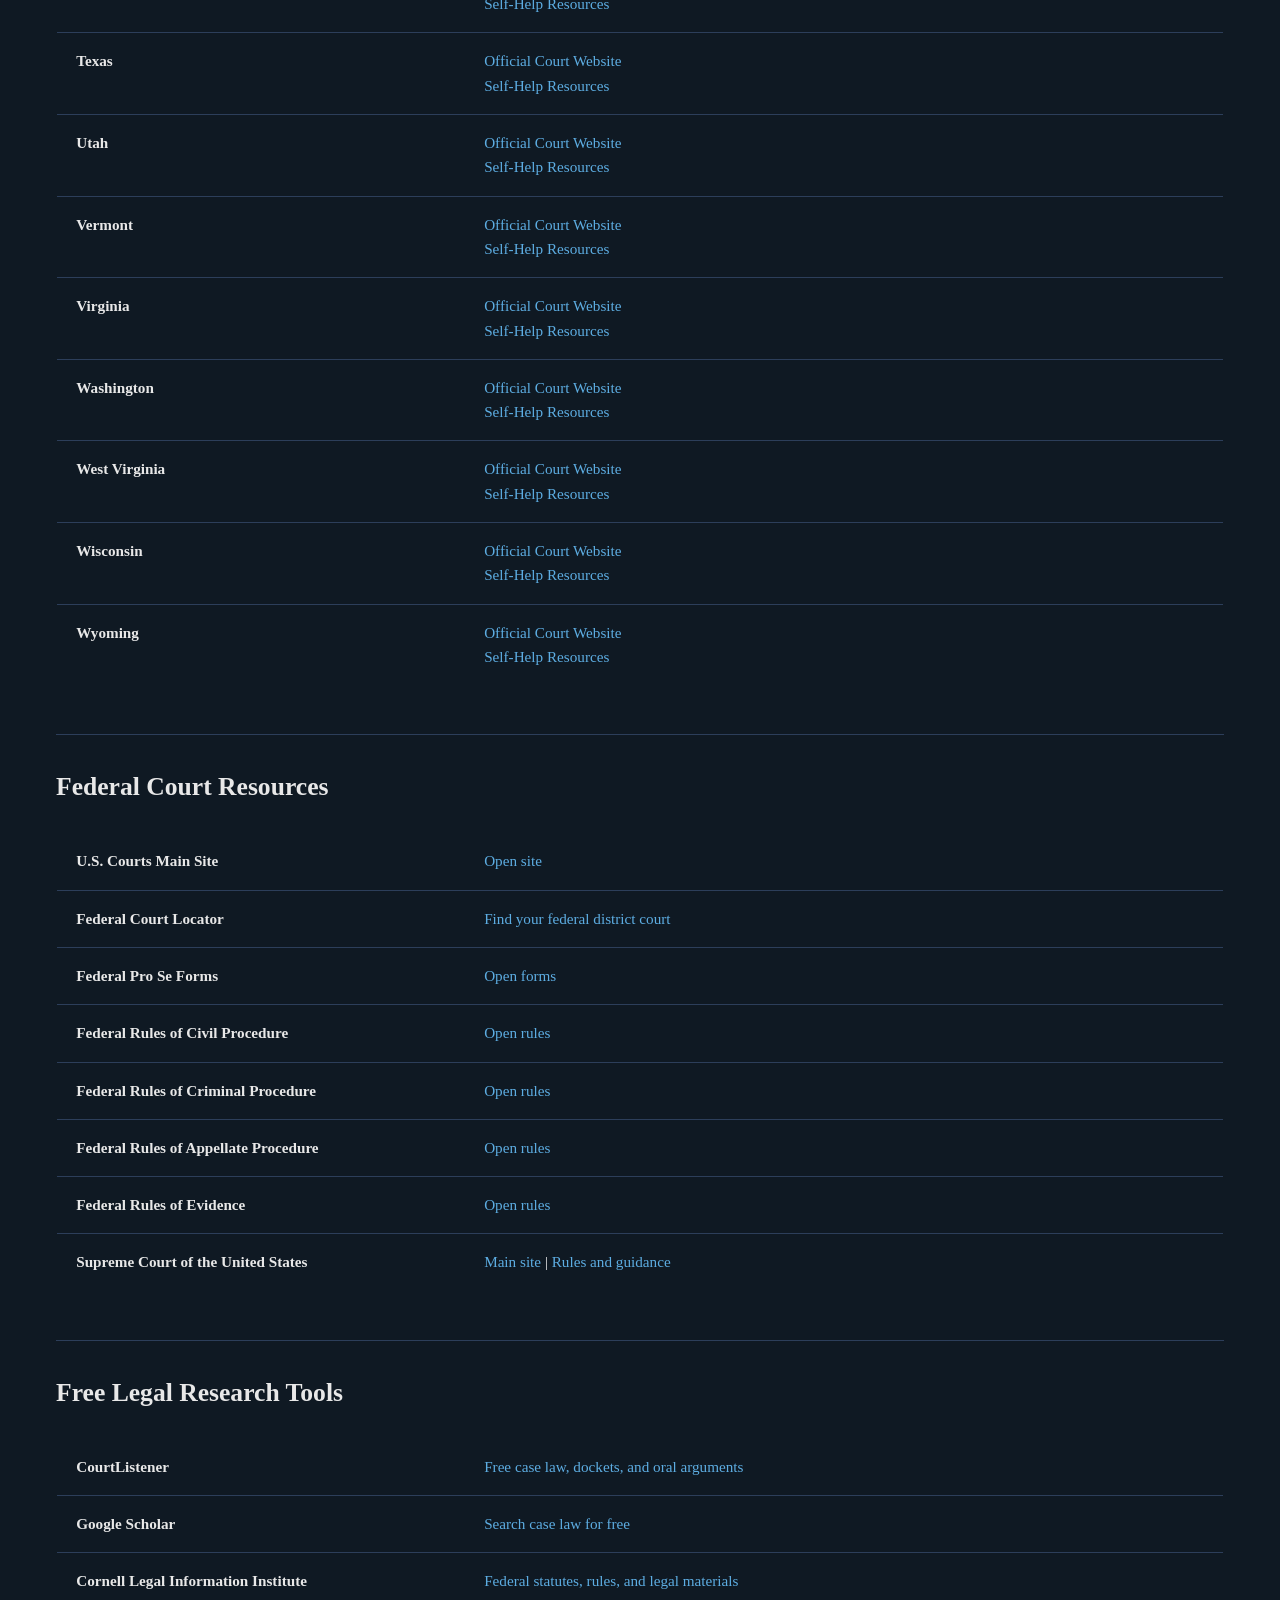
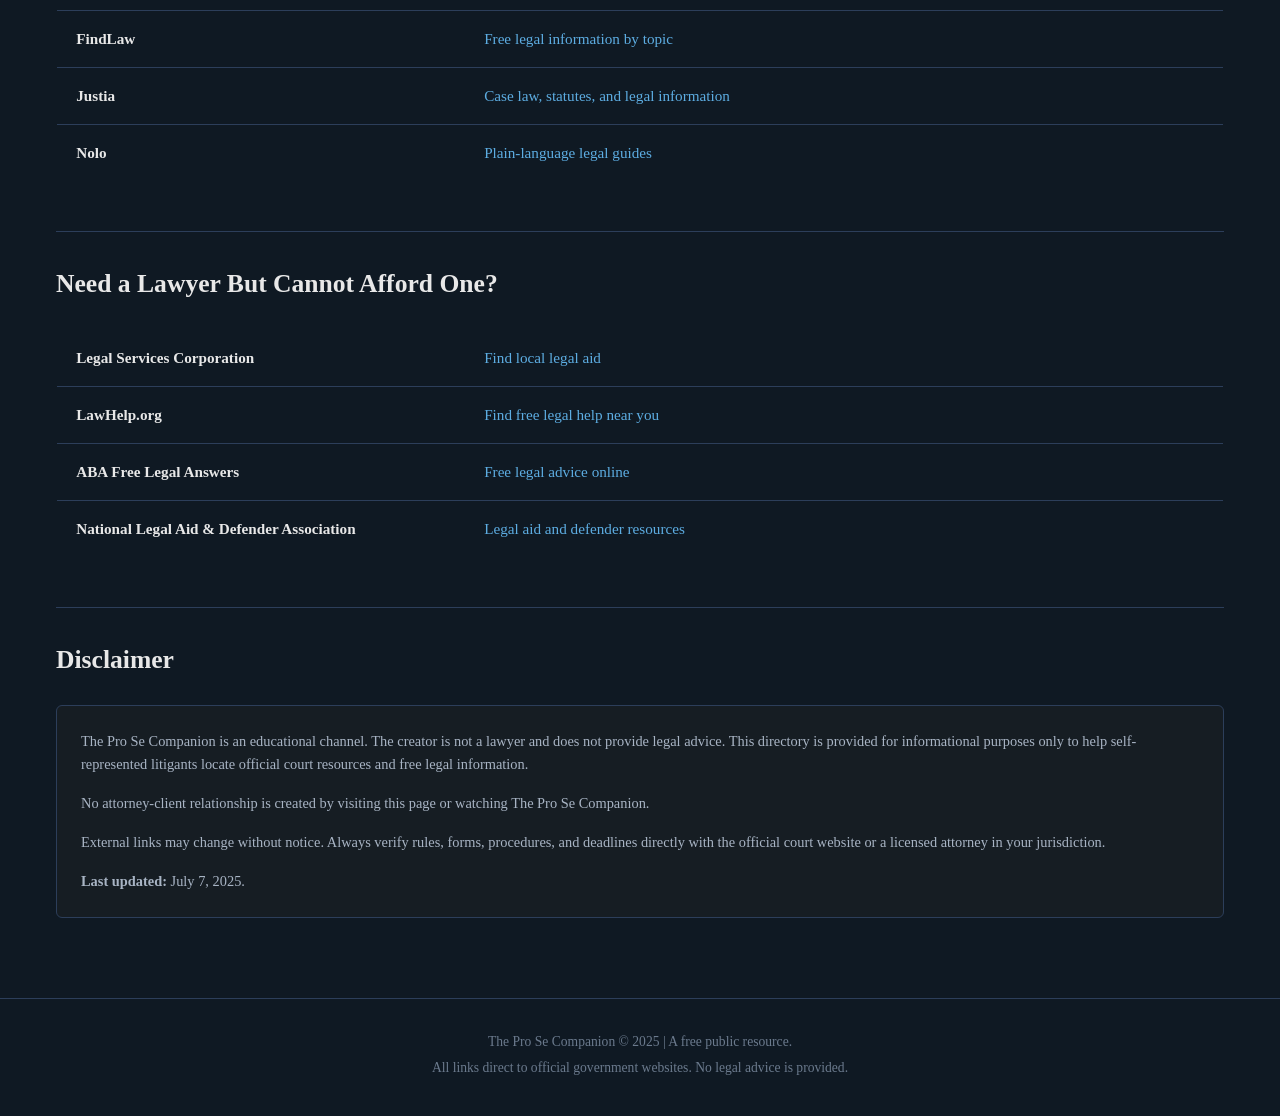
==== commit cf2fc8ad: "Make Word of the Day text brighter and update map instruction - Boost text contrast: intro and defin" ====
--- a/index.html
+++ b/index.html
@@ -31,7 +31,7 @@
             <div class="map-container" id="map-container">
                 <!-- SVG map will be loaded here -->
             </div>
-            <p class="map-instruction">Click on a state to view its resources, or scroll down for the full directory</p>
+            <p class="map-instruction">Click on your state to see additional resources, official court links, and self-help portals beyond what's listed in the directory below</p>
         </section>
 
         <section class="state-panel" id="state-panel">
--- a/styles.css
+++ b/styles.css
@@ -164,6 +164,34 @@
     margin: 0 auto;
 }
 
+.wotd-intro {
+    max-width: 800px;
+    margin: 0 auto 2.5rem;
+    padding: 1.5rem;
+    background: var(--bg-card);
+    border: 1px solid var(--border);
+    border-radius: 10px;
+}
+
+.wotd-intro p {
+    color: var(--text-secondary);
+    font-size: 1rem;
+    line-height: 1.7;
+    margin-bottom: 1rem;
+}
+
+.wotd-intro p:last-child {
+    margin-bottom: 0;
+}
+
+.wotd-intro .wotd-cta {
+    color: var(--text-primary);
+    font-size: 1.1rem;
+    margin-top: 1.5rem;
+    padding-top: 1rem;
+    border-top: 1px solid var(--border);
+}
+
 .episode-words-heading {
     color: var(--accent);
     font-size: 1.3rem;
@@ -210,6 +238,105 @@
 .definition-card p a:hover {
     color: var(--link-hover);
     text-decoration: underline;
+}
+
+/* Definition row - everyday vs legal */
+.def-row {
+    margin-bottom: 0.8rem;
+    padding-left: 0.5rem;
+}
+
+.def-row:last-child {
+    margin-bottom: 0;
+}
+
+.def-row p {
+    display: inline;
+}
+
+.def-label {
+    display: inline-block;
+    font-size: 0.75rem;
+    font-weight: bold;
+    text-transform: uppercase;
+    letter-spacing: 0.5px;
+    padding: 0.2rem 0.6rem;
+    border-radius: 3px;
+    margin-right: 0.5rem;
+    vertical-align: middle;
+}
+
+.def-label.everyday {
+    background: rgba(93, 173, 226, 0.15);
+    color: var(--link);
+    border: 1px solid rgba(93, 173, 226, 0.3);
+}
+
+.def-label.legal {
+    background: rgba(201, 162, 39, 0.15);
+    color: var(--accent);
+    border: 1px solid rgba(201, 162, 39, 0.3);
+}
+
+/* Weekly archive */
+.weekly-archive {
+    max-width: 800px;
+    margin: 3rem auto 1.5rem;
+    padding-top: 2rem;
+    border-top: 1px solid var(--border);
+}
+
+.archive-description {
+    color: var(--text-secondary);
+    font-size: 0.95rem;
+    margin-bottom: 1rem;
+}
+
+.week-links {
+    display: flex;
+    flex-wrap: wrap;
+    gap: 0.5rem;
+}
+
+.week-link {
+    color: var(--text-secondary);
+    text-decoration: none;
+    padding: 0.5rem 1.2rem;
+    border: 1px solid var(--border);
+    border-radius: 6px;
+    font-size: 0.9rem;
+    transition: all 0.2s ease;
+}
+
+.week-link:hover {
+    color: var(--accent);
+    border-color: var(--accent);
+    background: rgba(201, 162, 39, 0.08);
+}
+
+.week-link.active {
+    color: var(--accent);
+    border-color: var(--accent);
+    background: rgba(201, 162, 39, 0.12);
+}
+
+.week-section {
+    max-width: 800px;
+    margin: 2rem auto;
+}
+
+.week-heading {
+    color: var(--accent);
+    font-size: 1.3rem;
+    margin-bottom: 1rem;
+    padding-bottom: 0.5rem;
+    border-bottom: 2px solid var(--accent);
+}
+
+.week-note {
+    color: var(--text-muted);
+    font-style: italic;
+    font-size: 0.95rem;
 }
 
 /* === EPISODE CONTENT === */
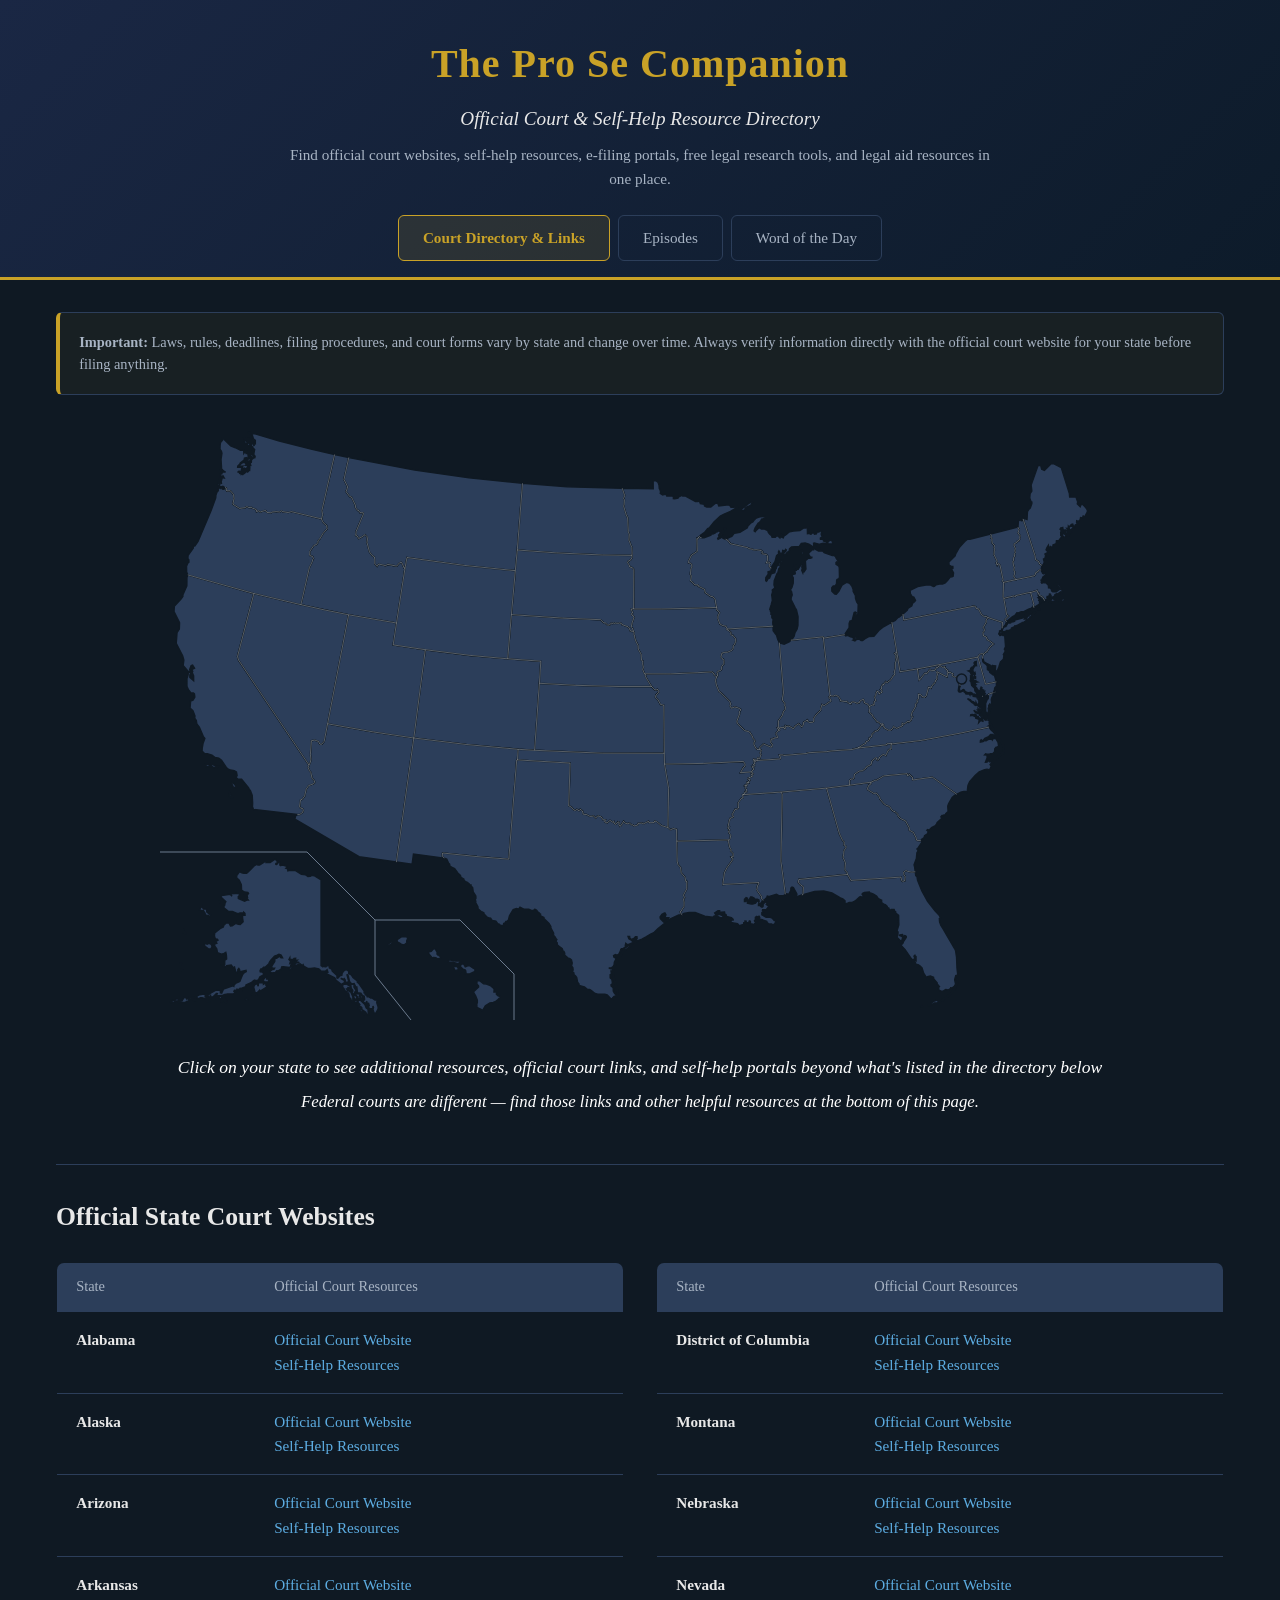
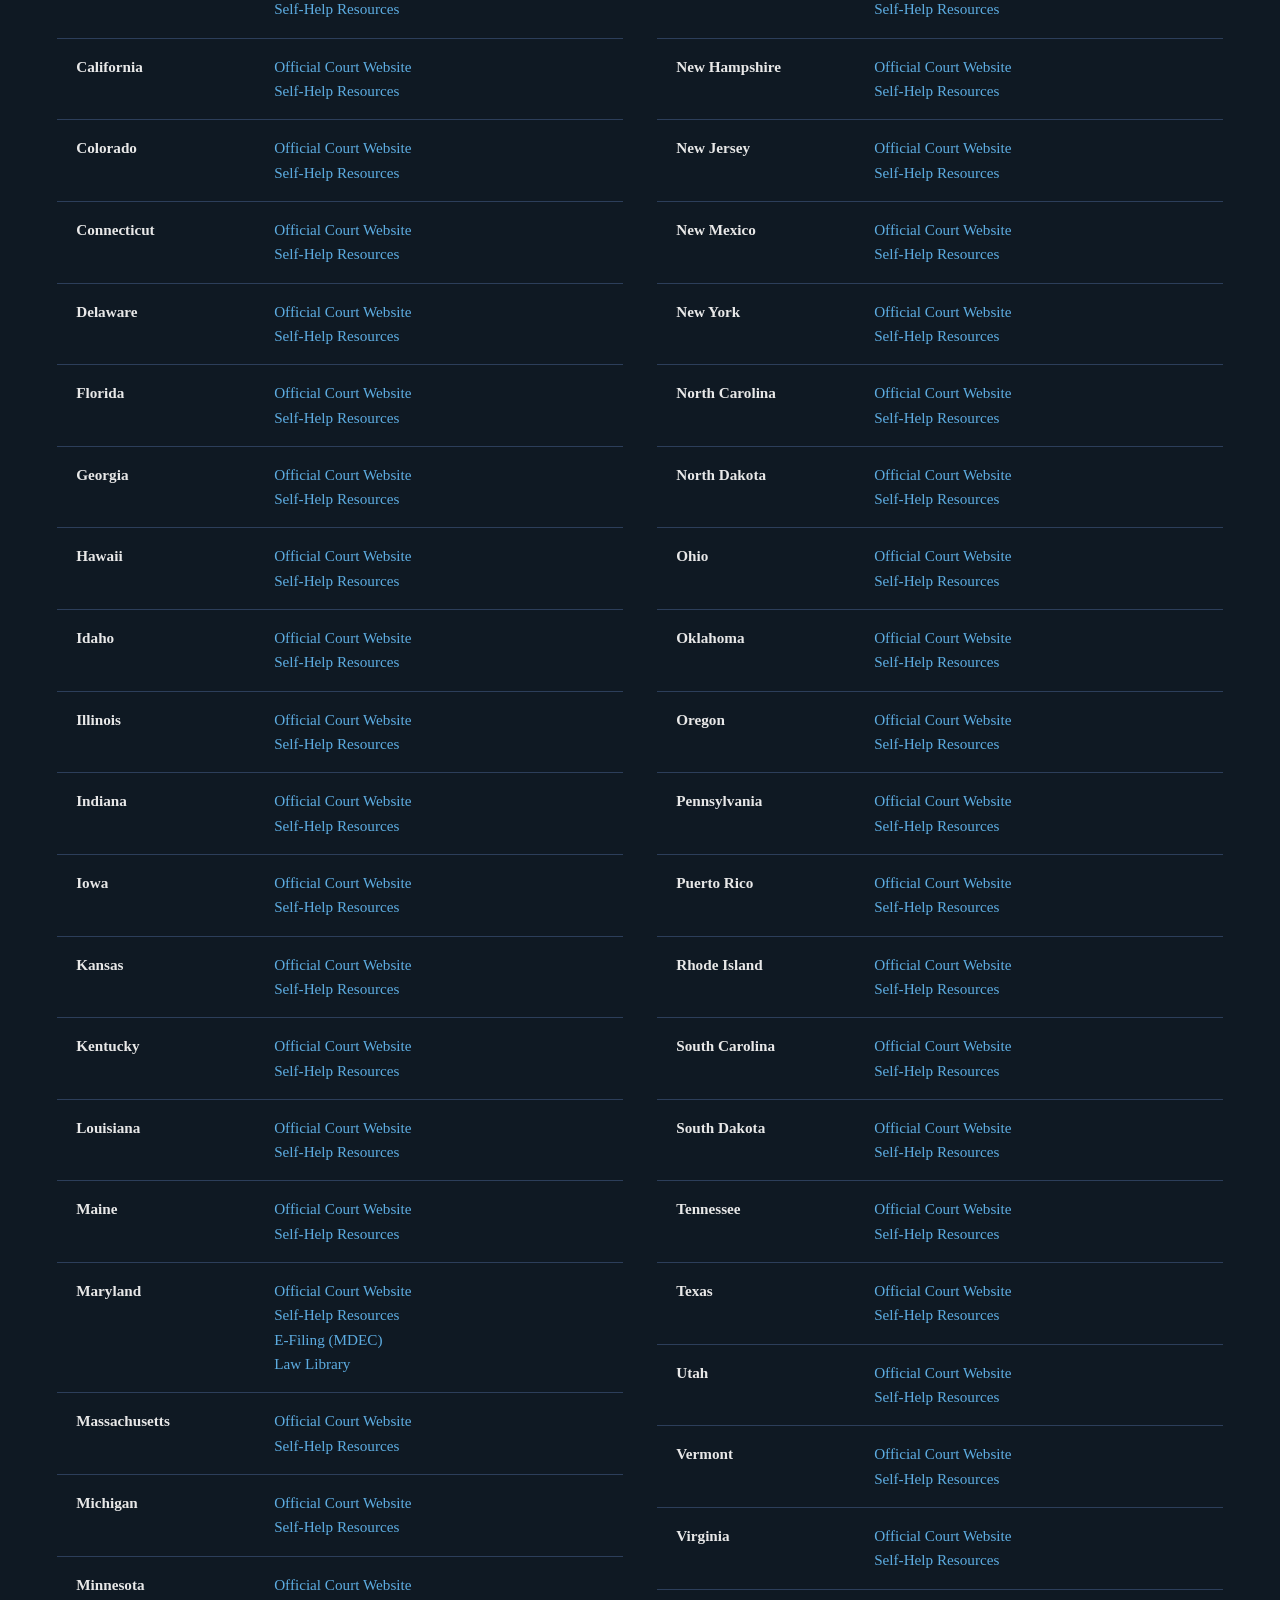
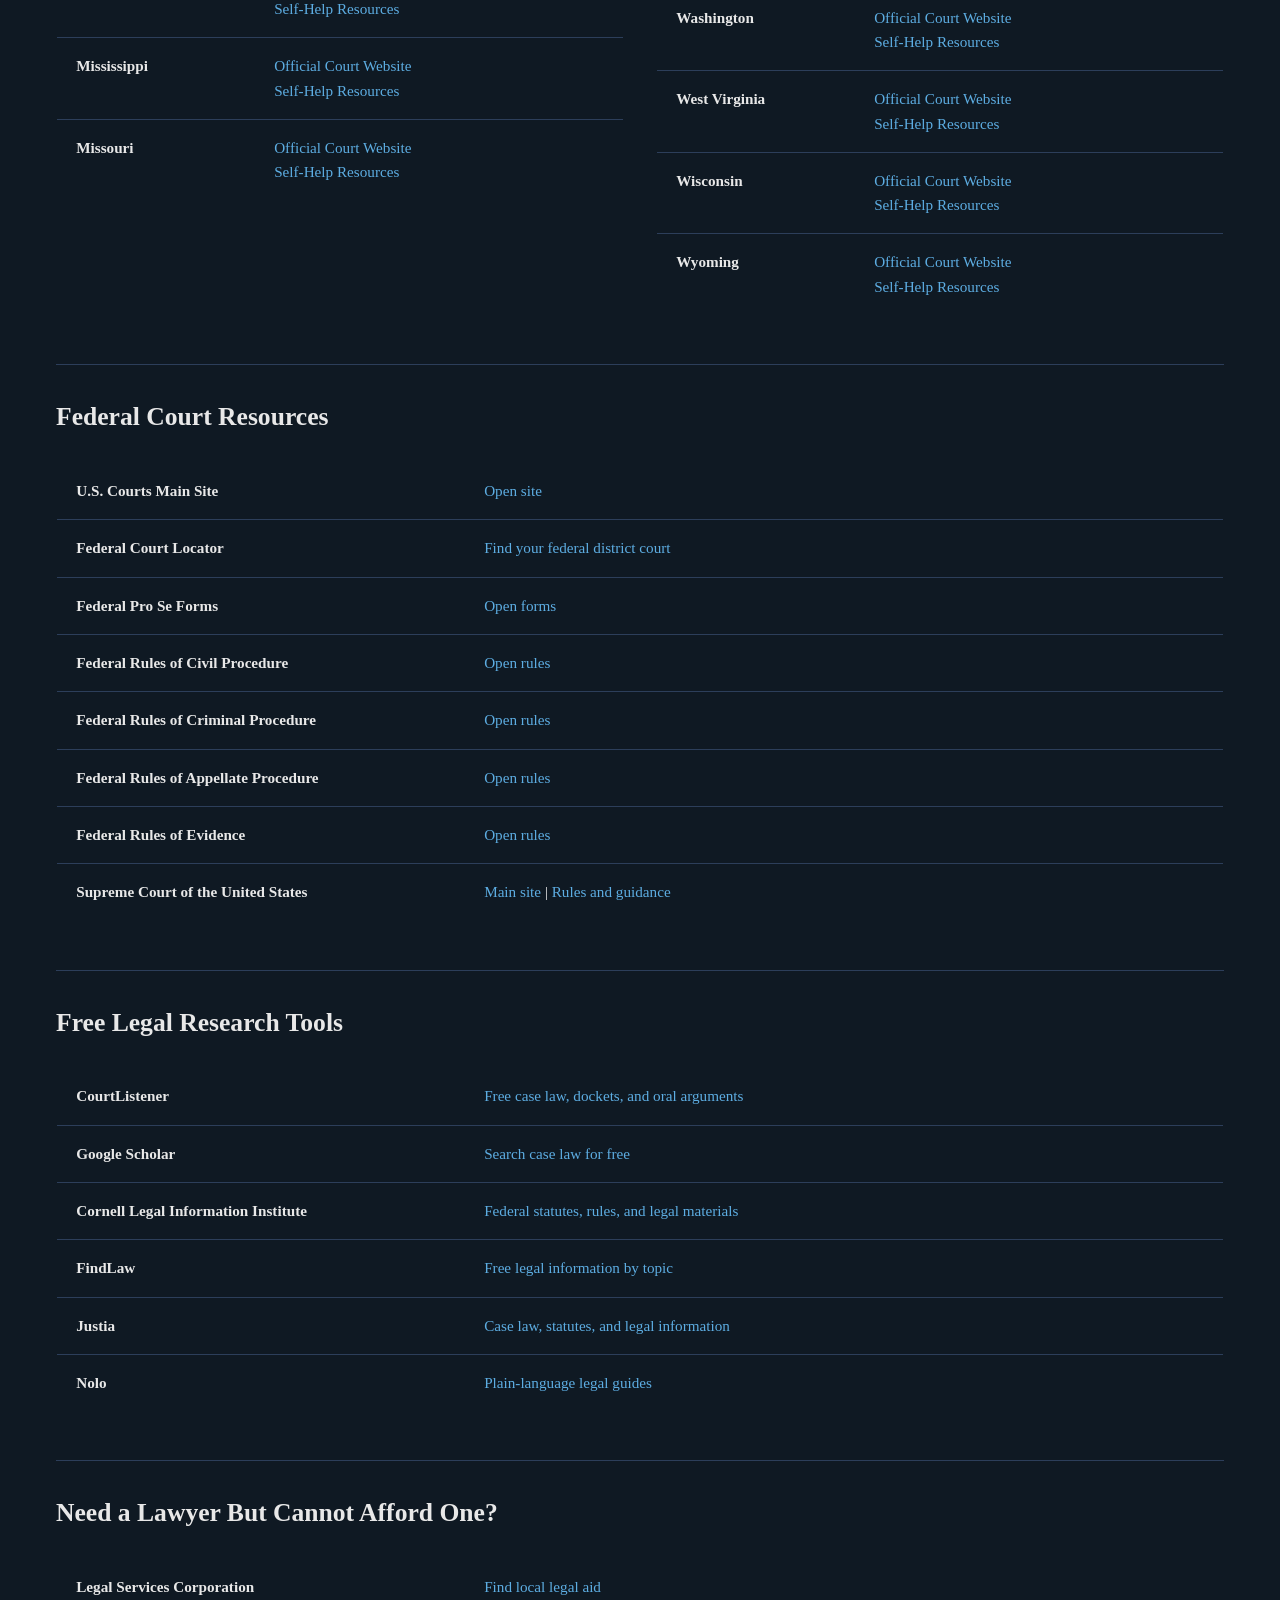
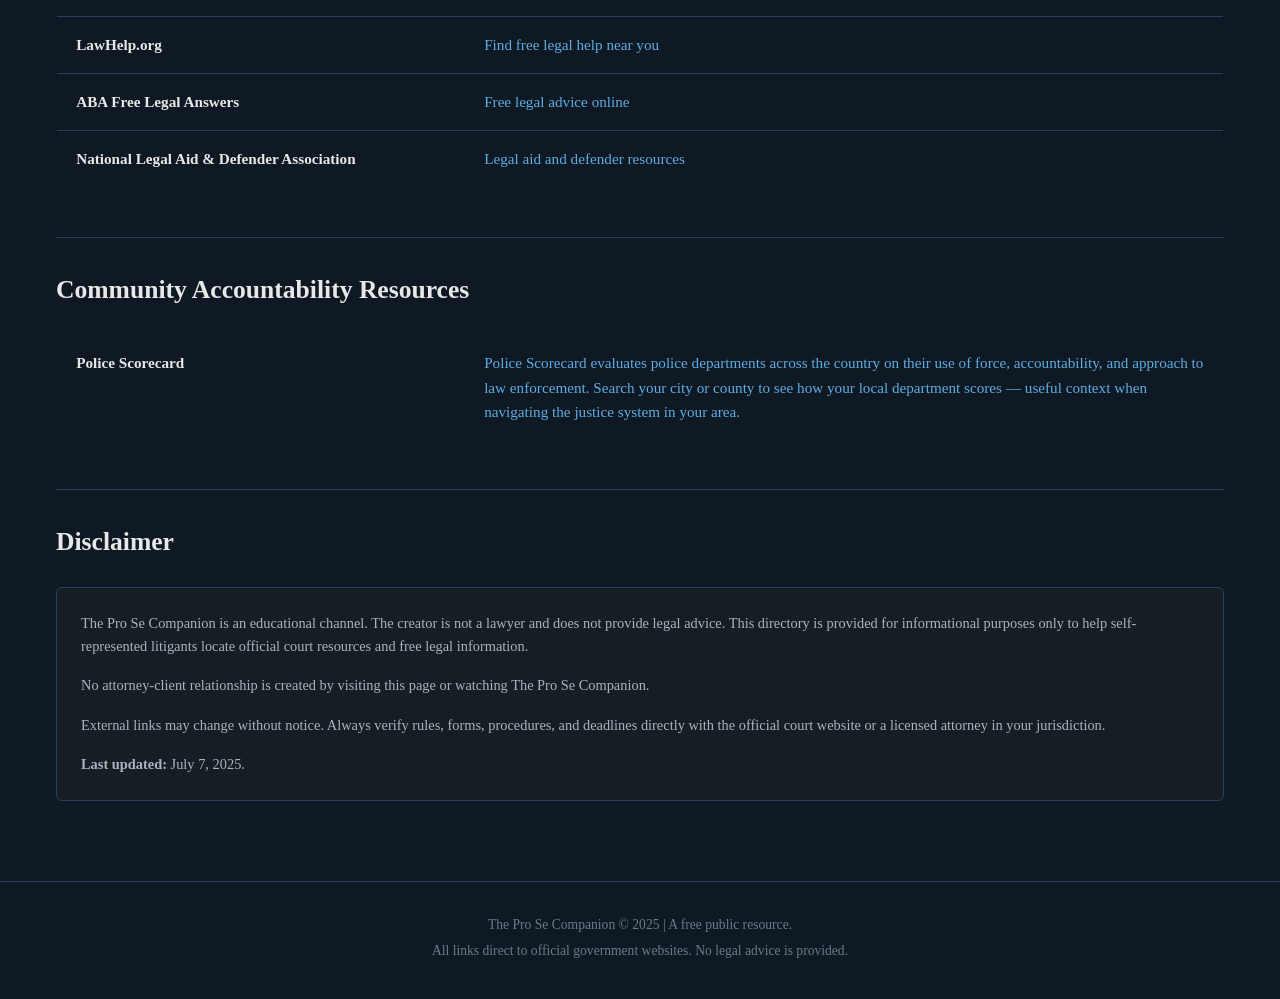
==== commit 222ce186: "feat: enhance homepage with brighter map text, two-column directory, Puerto Rico data, and accountab" ====
--- a/index.html
+++ b/index.html
@@ -32,6 +32,7 @@
                 <!-- SVG map will be loaded here -->
             </div>
             <p class="map-instruction">Click on your state to see additional resources, official court links, and self-help portals beyond what's listed in the directory below</p>
+            <p class="map-instruction-secondary">Federal courts are different — find those links and other helpful resources at the bottom of this page.</p>
         </section>
 
         <section class="state-panel" id="state-panel">
@@ -45,18 +46,33 @@
         <!-- Full State Court Directory Table -->
         <section class="directory-section" id="directory">
             <h2 class="section-title">Official State Court Websites</h2>
-            <div class="directory-table-wrap">
-                <table class="directory-table">
-                    <thead>
-                        <tr>
-                            <th>State</th>
-                            <th>Official Court Resources</th>
-                        </tr>
-                    </thead>
-                    <tbody id="state-directory-tbody">
-                        <!-- Populated by JS -->
-                    </tbody>
-                </table>
+            <div class="directory-columns">
+                <div class="directory-table-wrap">
+                    <table class="directory-table">
+                        <thead>
+                            <tr>
+                                <th>State</th>
+                                <th>Official Court Resources</th>
+                            </tr>
+                        </thead>
+                        <tbody id="state-directory-tbody-left">
+                            <!-- Populated by JS -->
+                        </tbody>
+                    </table>
+                </div>
+                <div class="directory-table-wrap">
+                    <table class="directory-table">
+                        <thead>
+                            <tr>
+                                <th>State</th>
+                                <th>Official Court Resources</th>
+                            </tr>
+                        </thead>
+                        <tbody id="state-directory-tbody-right">
+                            <!-- Populated by JS -->
+                        </tbody>
+                    </table>
+                </div>
             </div>
         </section>
 
@@ -111,6 +127,18 @@
             </div>
         </section>
 
+        <!-- Community Accountability Resources -->
+        <section class="directory-section" id="accountability">
+            <h2 class="section-title">Community Accountability Resources</h2>
+            <div class="directory-table-wrap">
+                <table class="directory-table">
+                    <tbody>
+                        <tr><td>Police Scorecard</td><td><a href="https://policescorecard.org/" target="_blank" rel="noopener">Police Scorecard evaluates police departments across the country on their use of force, accountability, and approach to law enforcement. Search your city or county to see how your local department scores — useful context when navigating the justice system in your area.</a></td></tr>
+                    </tbody>
+                </table>
+            </div>
+        </section>
+
         <!-- Disclaimer -->
         <section class="directory-section" id="disclaimer-section">
             <h2 class="section-title">Disclaimer</h2>
--- a/styles.css
+++ b/styles.css
@@ -164,34 +164,6 @@
     margin: 0 auto;
 }
 
-.wotd-intro {
-    max-width: 800px;
-    margin: 0 auto 2.5rem;
-    padding: 1.5rem;
-    background: var(--bg-card);
-    border: 1px solid var(--border);
-    border-radius: 10px;
-}
-
-.wotd-intro p {
-    color: var(--text-secondary);
-    font-size: 1rem;
-    line-height: 1.7;
-    margin-bottom: 1rem;
-}
-
-.wotd-intro p:last-child {
-    margin-bottom: 0;
-}
-
-.wotd-intro .wotd-cta {
-    color: var(--text-primary);
-    font-size: 1.1rem;
-    margin-top: 1.5rem;
-    padding-top: 1rem;
-    border-top: 1px solid var(--border);
-}
-
 .episode-words-heading {
     color: var(--accent);
     font-size: 1.3rem;
@@ -238,105 +210,6 @@
 .definition-card p a:hover {
     color: var(--link-hover);
     text-decoration: underline;
-}
-
-/* Definition row - everyday vs legal */
-.def-row {
-    margin-bottom: 0.8rem;
-    padding-left: 0.5rem;
-}
-
-.def-row:last-child {
-    margin-bottom: 0;
-}
-
-.def-row p {
-    display: inline;
-}
-
-.def-label {
-    display: inline-block;
-    font-size: 0.75rem;
-    font-weight: bold;
-    text-transform: uppercase;
-    letter-spacing: 0.5px;
-    padding: 0.2rem 0.6rem;
-    border-radius: 3px;
-    margin-right: 0.5rem;
-    vertical-align: middle;
-}
-
-.def-label.everyday {
-    background: rgba(93, 173, 226, 0.15);
-    color: var(--link);
-    border: 1px solid rgba(93, 173, 226, 0.3);
-}
-
-.def-label.legal {
-    background: rgba(201, 162, 39, 0.15);
-    color: var(--accent);
-    border: 1px solid rgba(201, 162, 39, 0.3);
-}
-
-/* Weekly archive */
-.weekly-archive {
-    max-width: 800px;
-    margin: 3rem auto 1.5rem;
-    padding-top: 2rem;
-    border-top: 1px solid var(--border);
-}
-
-.archive-description {
-    color: var(--text-secondary);
-    font-size: 0.95rem;
-    margin-bottom: 1rem;
-}
-
-.week-links {
-    display: flex;
-    flex-wrap: wrap;
-    gap: 0.5rem;
-}
-
-.week-link {
-    color: var(--text-secondary);
-    text-decoration: none;
-    padding: 0.5rem 1.2rem;
-    border: 1px solid var(--border);
-    border-radius: 6px;
-    font-size: 0.9rem;
-    transition: all 0.2s ease;
-}
-
-.week-link:hover {
-    color: var(--accent);
-    border-color: var(--accent);
-    background: rgba(201, 162, 39, 0.08);
-}
-
-.week-link.active {
-    color: var(--accent);
-    border-color: var(--accent);
-    background: rgba(201, 162, 39, 0.12);
-}
-
-.week-section {
-    max-width: 800px;
-    margin: 2rem auto;
-}
-
-.week-heading {
-    color: var(--accent);
-    font-size: 1.3rem;
-    margin-bottom: 1rem;
-    padding-bottom: 0.5rem;
-    border-bottom: 2px solid var(--accent);
-}
-
-.week-note {
-    color: var(--text-muted);
-    font-style: italic;
-    font-size: 0.95rem;
 }
 
 /* === EPISODE CONTENT === */
@@ -482,9 +355,30 @@
 
 .map-instruction {
     margin-top: 1.5rem;
-    color: var(--text-muted);
-    font-size: 1rem;
+    color: #ffffff;
+    font-size: 1.1rem;
     font-style: italic;
+}
+
+.map-instruction-secondary {
+    margin-top: 0.5rem;
+    color: #ffffff;
+    font-size: 1.05rem;
+    font-style: italic;
+}
+
+/* === TWO-COLUMN DIRECTORY === */
+.directory-columns {
+    display: grid;
+    grid-template-columns: 1fr 1fr;
+    gap: 2rem;
+}
+
+@media (max-width: 768px) {
+    .directory-columns {
+        grid-template-columns: 1fr;
+        gap: 1rem;
+    }
 }
 
 /* === STATE PANEL === */
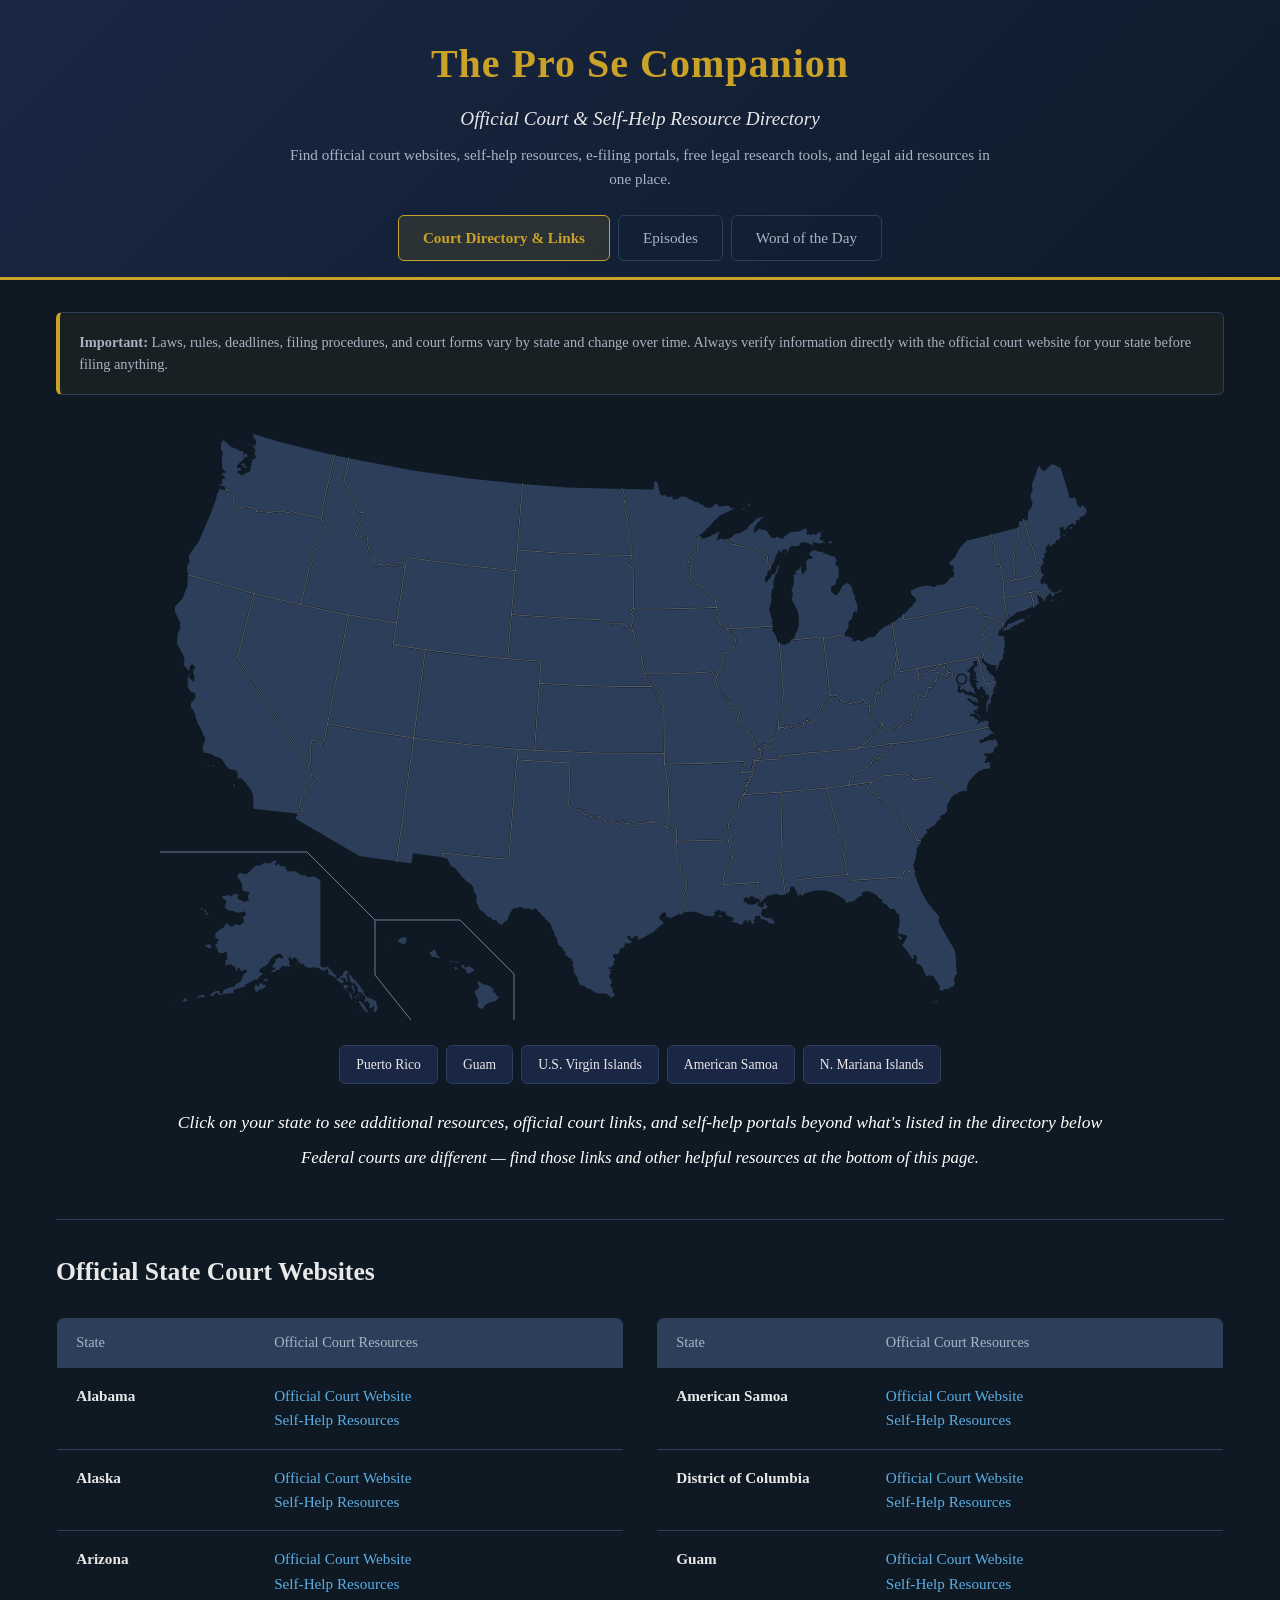
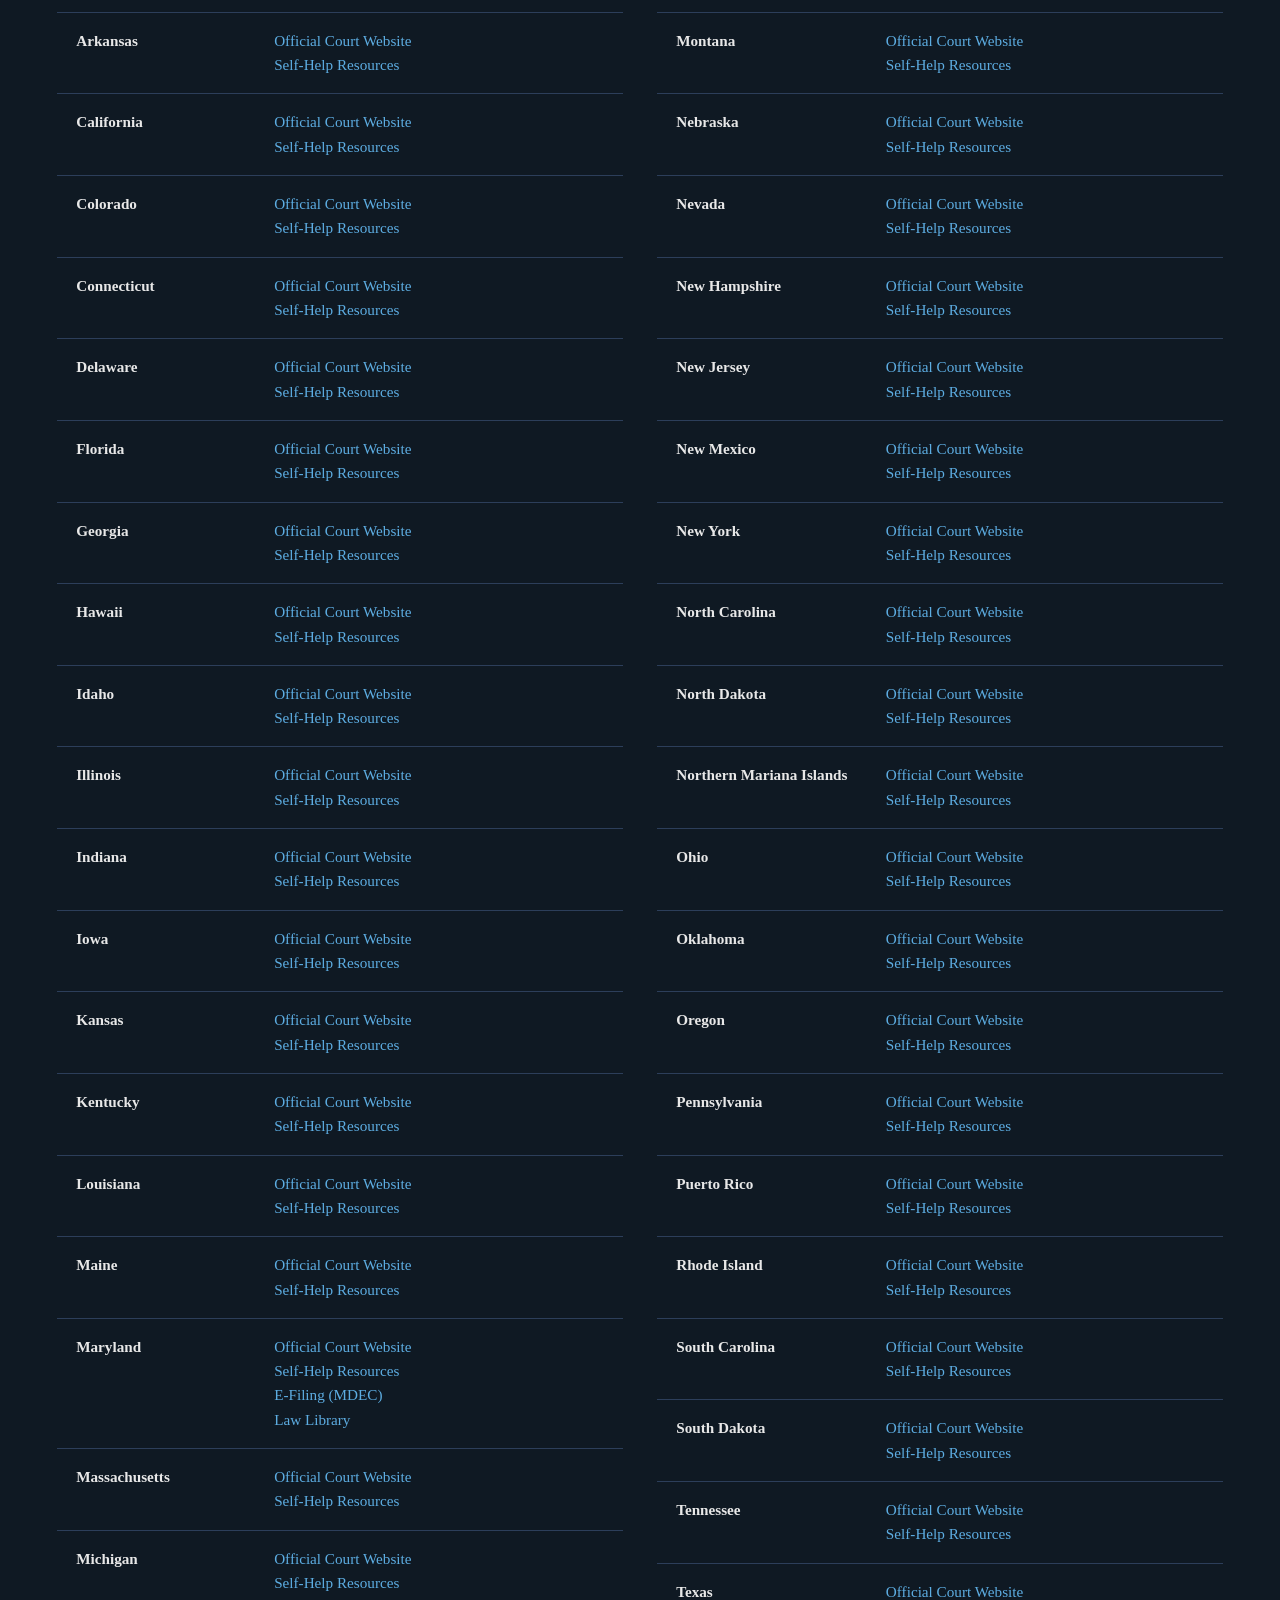
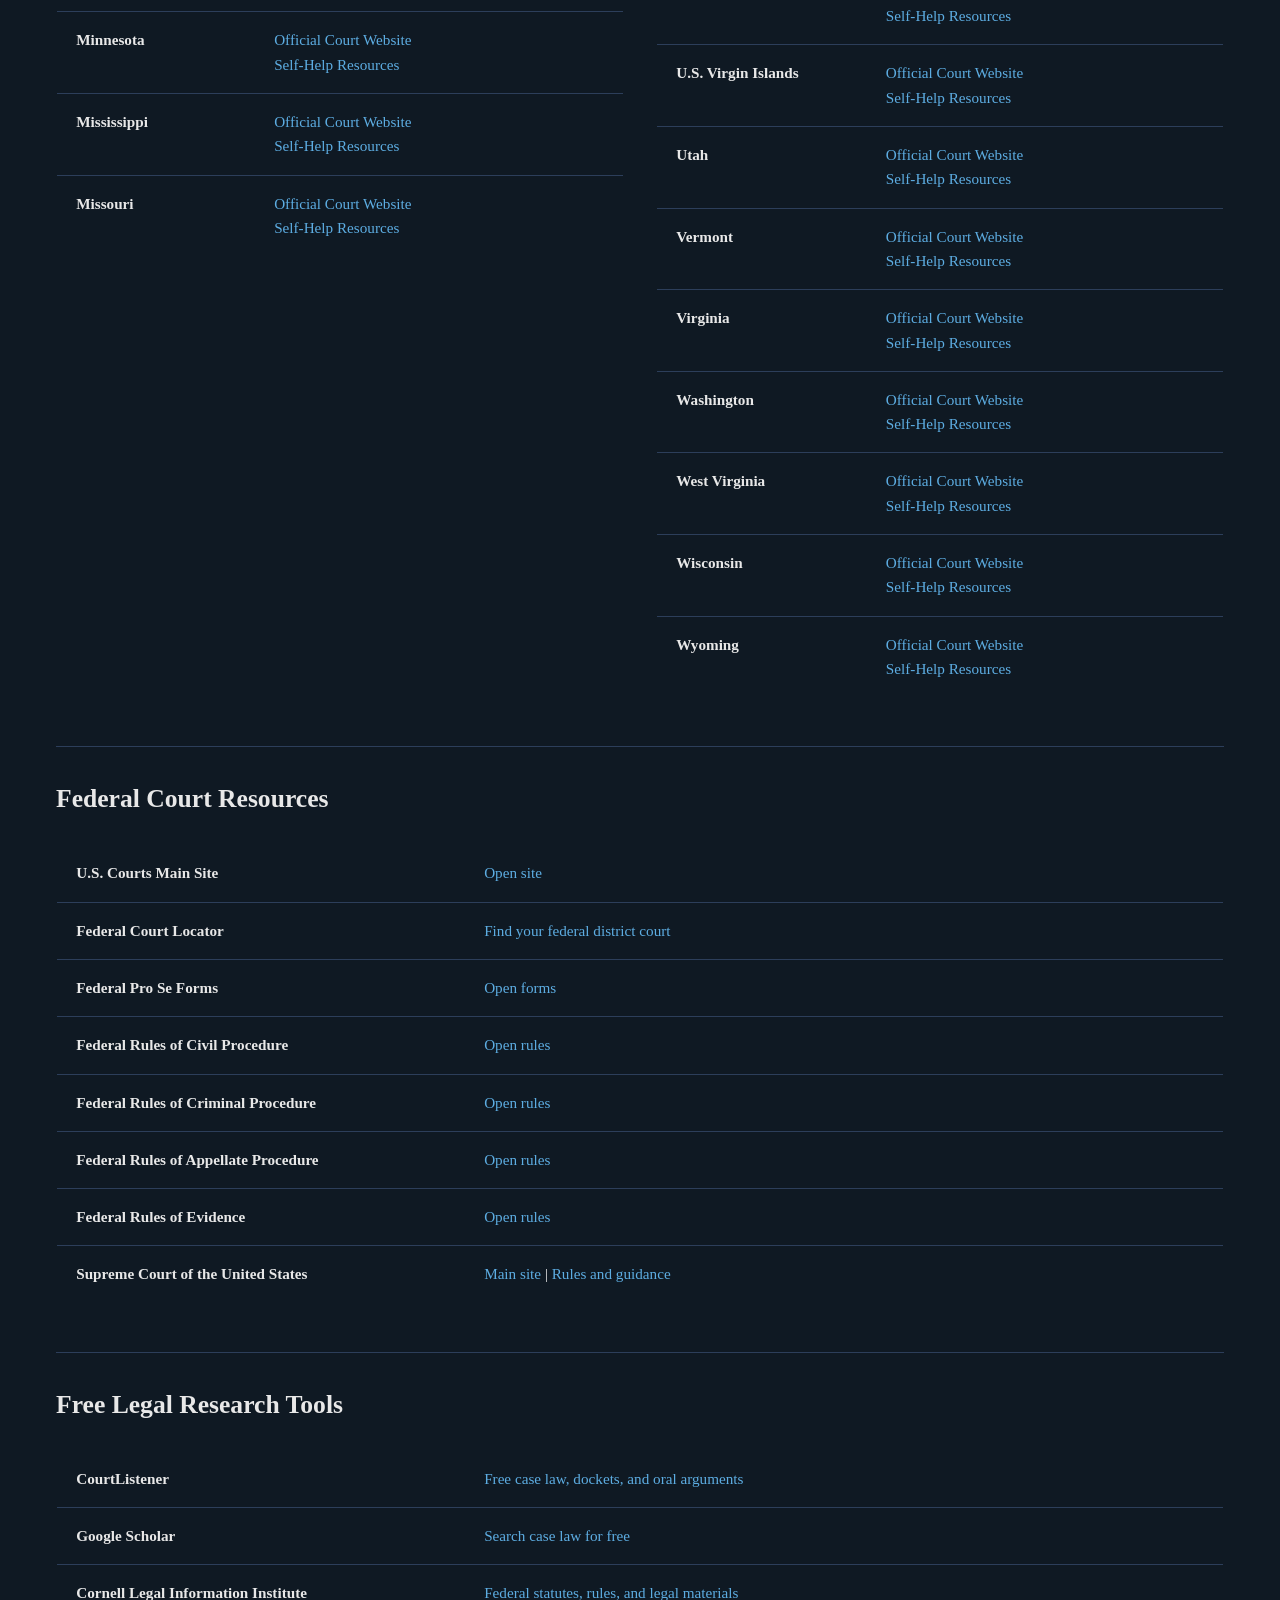
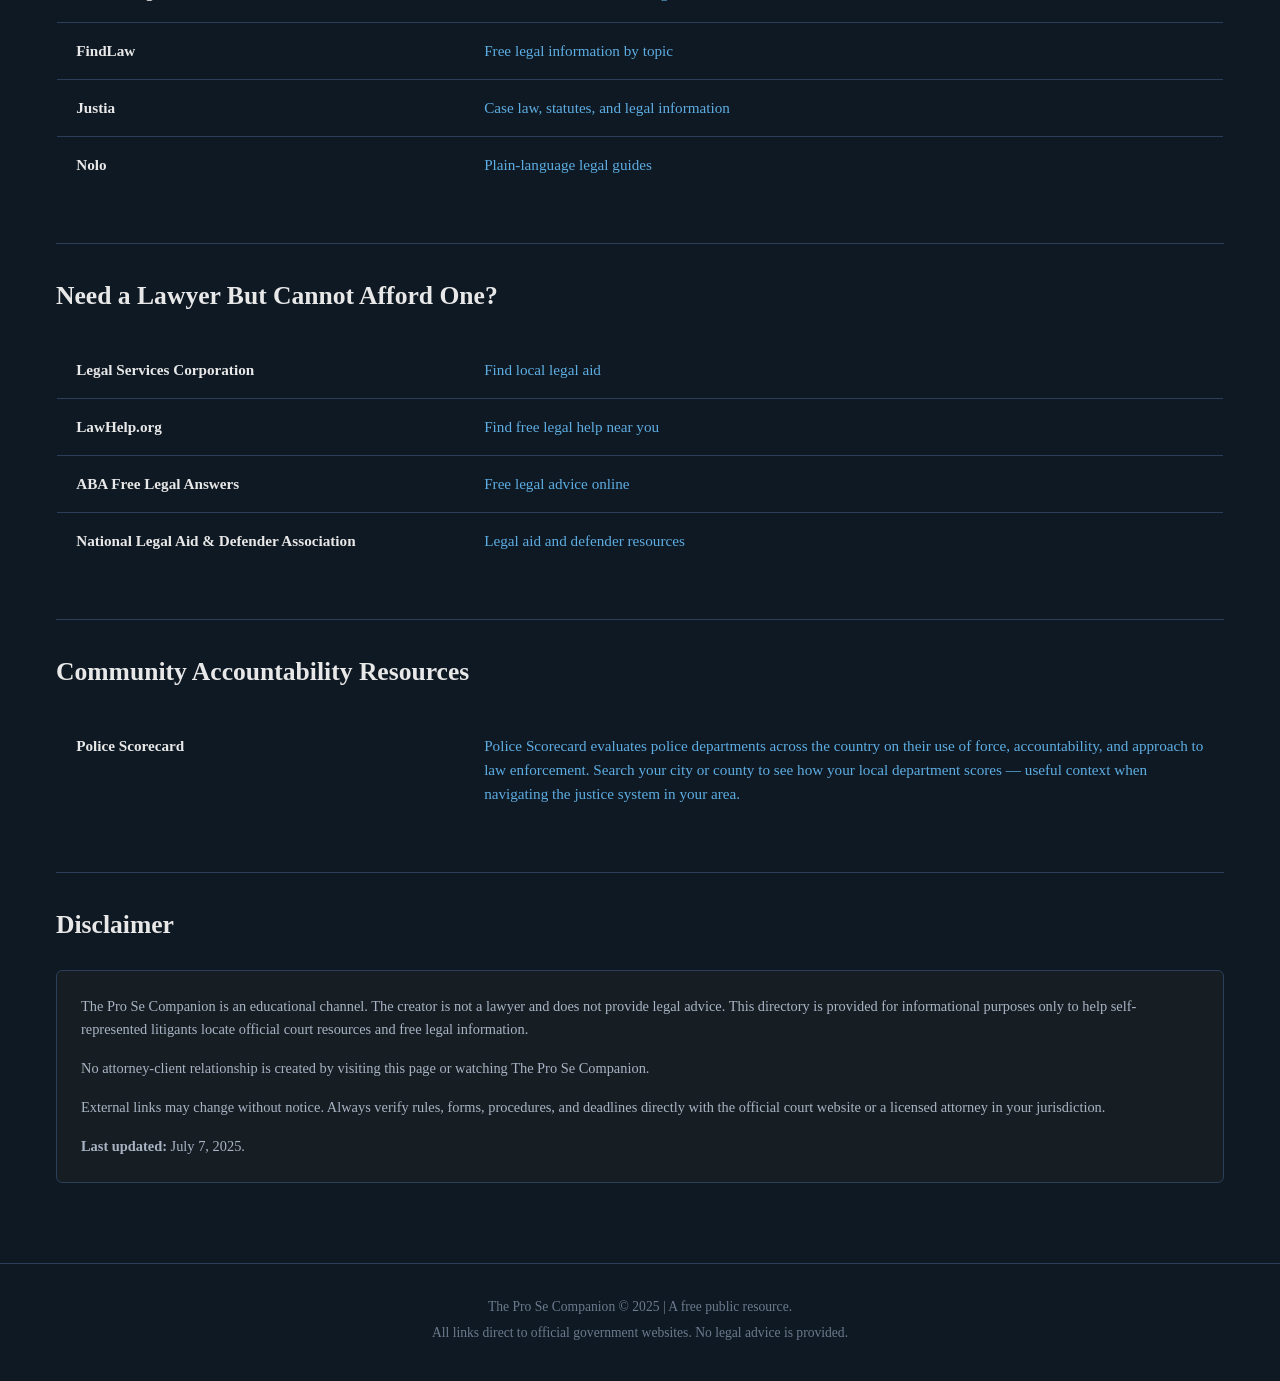
==== commit 075061ae: "Make site mobile-friendly: dropdown selector + responsive layout On phones/tablets (under 768px wide" ====
--- a/index.html
+++ b/index.html
@@ -28,6 +28,13 @@
 
         <!-- Interactive Map -->
         <section class="map-section" id="map-section">
+            <!-- Mobile state selector (hidden on desktop) -->
+            <div class="mobile-state-select">
+                <label for="state-dropdown">Select your state or territory:</label>
+                <select id="state-dropdown">
+                    <option value="">-- Choose --</option>
+                </select>
+            </div>
             <div class="map-container" id="map-container">
                 <!-- SVG map will be loaded here -->
             </div>
--- a/styles.css
+++ b/styles.css
@@ -367,6 +367,34 @@
     font-style: italic;
 }
 
+/* === TERRITORY BOXES === */
+.territory-boxes {
+    display: flex;
+    justify-content: center;
+    flex-wrap: wrap;
+    gap: 0.5rem;
+    margin-top: 1rem;
+    padding: 0 1rem;
+}
+
+.territory-box {
+    background: var(--bg-card);
+    border: 1px solid var(--border);
+    border-radius: 6px;
+    padding: 0.5rem 1rem;
+    color: var(--text-primary);
+    font-size: 0.85rem;
+    cursor: pointer;
+    transition: all 0.2s ease;
+    text-align: center;
+}
+
+.territory-box:hover {
+    border-color: var(--accent);
+    background: var(--bg-card-hover);
+    color: var(--accent);
+}
+
 /* === TWO-COLUMN DIRECTORY === */
 .directory-columns {
     display: grid;
@@ -631,6 +659,47 @@
 }
 
 /* === RESPONSIVE === */
+
+/* Mobile state selector - hidden on desktop, shown on mobile */
+.mobile-state-select {
+    display: none;
+    margin-bottom: 1rem;
+    text-align: center;
+    padding: 0 1rem;
+}
+
+.mobile-state-select label {
+    display: block;
+    color: var(--accent);
+    font-weight: bold;
+    font-size: 1.1rem;
+    margin-bottom: 0.5rem;
+}
+
+.mobile-state-select select {
+    width: 100%;
+    max-width: 400px;
+    padding: 0.8rem 1rem;
+    font-size: 1.1rem;
+    font-family: inherit;
+    background: var(--bg-card);
+    color: var(--text-primary);
+    border: 2px solid var(--accent);
+    border-radius: 8px;
+    cursor: pointer;
+    appearance: none;
+    -webkit-appearance: none;
+    background-image: url("data:image/svg+xml,%3Csvg xmlns='http://www.w3.org/2000/svg' width='12' height='12' fill='%23c9a227'%3E%3Cpath d='M6 8L1 3h10z'/%3E%3C/svg%3E");
+    background-repeat: no-repeat;
+    background-position: right 1rem center;
+}
+
+.mobile-state-select select:focus {
+    outline: none;
+    border-color: var(--accent-hover);
+    box-shadow: 0 0 0 3px rgba(201, 162, 39, 0.2);
+}
+
 @media (max-width: 768px) {
     .header-content h1 {
         font-size: 1.8rem;
@@ -664,6 +733,61 @@
     .episode-intro h2 {
         font-size: 1.4rem;
     }
+
+    /* Show mobile state selector on tablets/phones */
+    .mobile-state-select {
+        display: block;
+    }
+
+    /* Map still visible but contained properly */
+    .map-container {
+        overflow: hidden;
+        border-radius: 8px;
+        margin: 0 auto;
+    }
+
+    .map-container svg {
+        width: 100%;
+        height: auto;
+        min-height: 200px;
+    }
+
+    .map-instruction {
+        font-size: 0.9rem;
+        padding: 0 1rem;
+    }
+
+    .map-instruction-secondary {
+        font-size: 0.85rem;
+        padding: 0 1rem;
+    }
+
+    /* Territory boxes stack better on mobile */
+    .territory-boxes {
+        gap: 0.4rem;
+    }
+
+    .territory-box {
+        font-size: 0.75rem;
+        padding: 0.4rem 0.7rem;
+    }
+
+    /* Tables more compact */
+    .directory-table td,
+    .directory-table th {
+        padding: 0.6rem 0.5rem;
+        font-size: 0.85rem;
+    }
+
+    /* State panel full width */
+    .state-panel {
+        padding: 1rem;
+    }
+
+    .state-info-section .steps li {
+        padding: 0.6rem 0.8rem 0.6rem 2.5rem;
+        font-size: 0.9rem;
+    }
 }
 
 @media (max-width: 480px) {
@@ -675,6 +799,10 @@
         padding: 0;
     }
 
+    .map-container svg {
+        min-height: 160px;
+    }
+
     .resource-card {
         padding: 1rem;
     }
@@ -683,4 +811,24 @@
         flex-direction: column;
         align-items: center;
     }
-}
+
+    .mobile-state-select select {
+        font-size: 1rem;
+        padding: 0.7rem 0.8rem;
+    }
+
+    .territory-boxes {
+        flex-direction: column;
+        align-items: center;
+    }
+
+    .territory-box {
+        width: 80%;
+        padding: 0.6rem 1rem;
+        font-size: 0.85rem;
+    }
+
+    .map-instruction {
+        font-size: 0.8rem;
+    }
+}
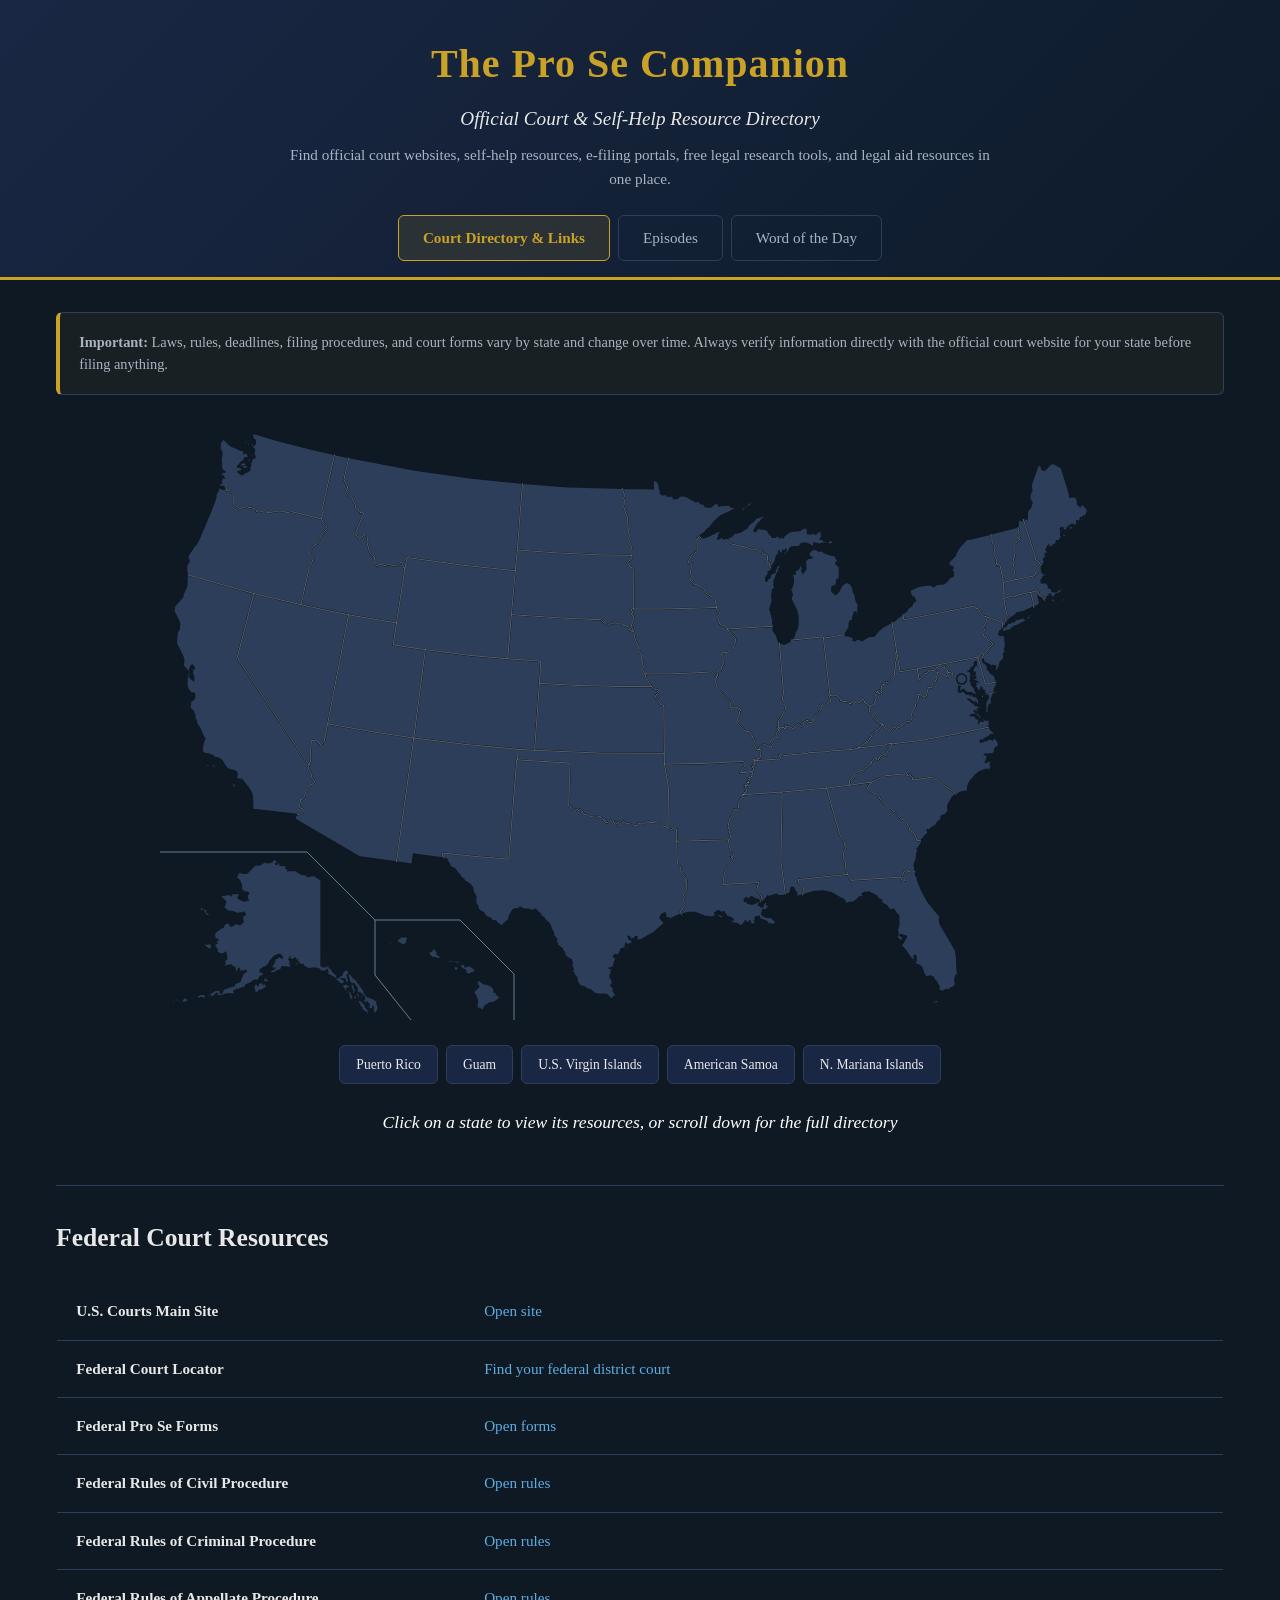
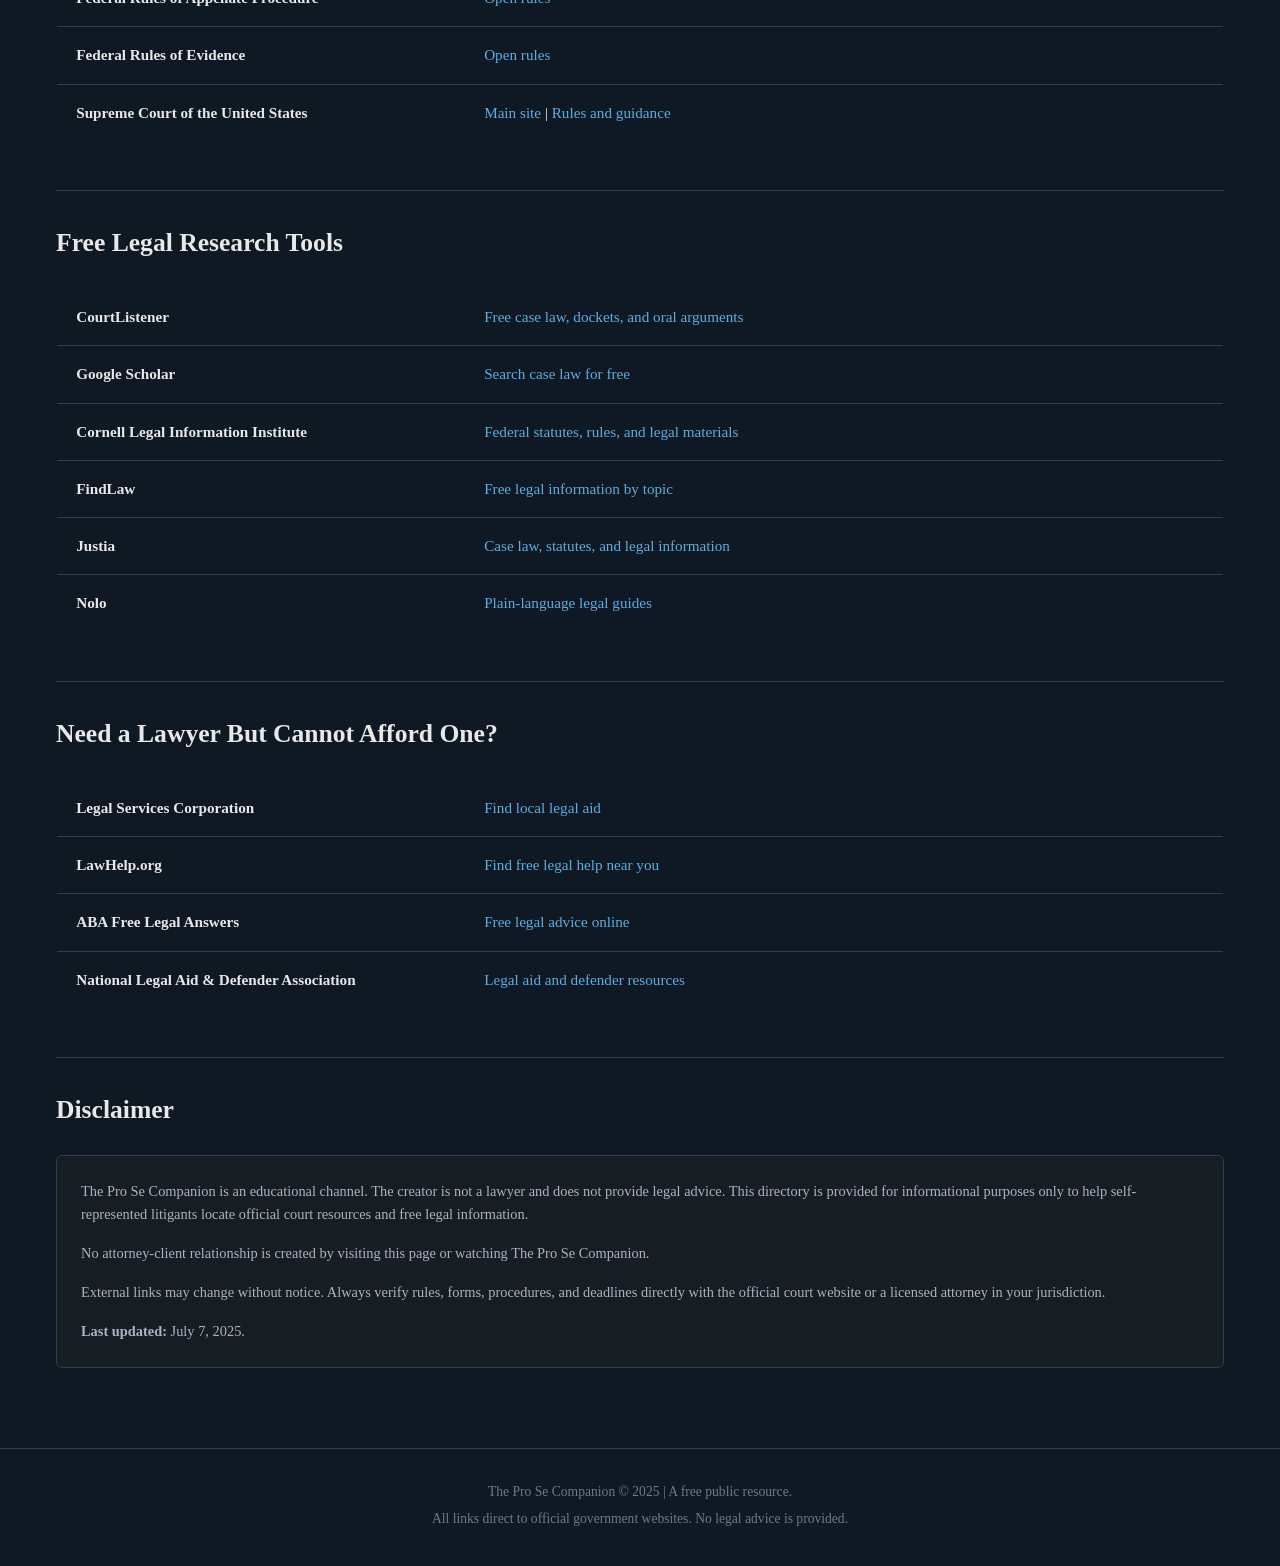
==== commit ec1873ef: "Remove redundant state table below map - keep Federal, Research, Legal Aid sections" ====
--- a/index.html
+++ b/index.html
@@ -28,18 +28,10 @@
 
         <!-- Interactive Map -->
         <section class="map-section" id="map-section">
-            <!-- Mobile state selector (hidden on desktop) -->
-            <div class="mobile-state-select">
-                <label for="state-dropdown">Select your state or territory:</label>
-                <select id="state-dropdown">
-                    <option value="">-- Choose --</option>
-                </select>
-            </div>
             <div class="map-container" id="map-container">
                 <!-- SVG map will be loaded here -->
             </div>
-            <p class="map-instruction">Click on your state to see additional resources, official court links, and self-help portals beyond what's listed in the directory below</p>
-            <p class="map-instruction-secondary">Federal courts are different — find those links and other helpful resources at the bottom of this page.</p>
+            <p class="map-instruction">Click on a state to view its resources, or scroll down for the full directory</p>
         </section>
 
         <section class="state-panel" id="state-panel">
@@ -48,39 +40,6 @@
                 <h2 id="state-name"></h2>
             </div>
             <div class="resources-grid" id="resources-grid"></div>
-        </section>
-
-        <!-- Full State Court Directory Table -->
-        <section class="directory-section" id="directory">
-            <h2 class="section-title">Official State Court Websites</h2>
-            <div class="directory-columns">
-                <div class="directory-table-wrap">
-                    <table class="directory-table">
-                        <thead>
-                            <tr>
-                                <th>State</th>
-                                <th>Official Court Resources</th>
-                            </tr>
-                        </thead>
-                        <tbody id="state-directory-tbody-left">
-                            <!-- Populated by JS -->
-                        </tbody>
-                    </table>
-                </div>
-                <div class="directory-table-wrap">
-                    <table class="directory-table">
-                        <thead>
-                            <tr>
-                                <th>State</th>
-                                <th>Official Court Resources</th>
-                            </tr>
-                        </thead>
-                        <tbody id="state-directory-tbody-right">
-                            <!-- Populated by JS -->
-                        </tbody>
-                    </table>
-                </div>
-            </div>
         </section>
 
         <!-- Federal Court Resources -->
@@ -134,18 +93,6 @@
             </div>
         </section>
 
-        <!-- Community Accountability Resources -->
-        <section class="directory-section" id="accountability">
-            <h2 class="section-title">Community Accountability Resources</h2>
-            <div class="directory-table-wrap">
-                <table class="directory-table">
-                    <tbody>
-                        <tr><td>Police Scorecard</td><td><a href="https://policescorecard.org/" target="_blank" rel="noopener">Police Scorecard evaluates police departments across the country on their use of force, accountability, and approach to law enforcement. Search your city or county to see how your local department scores — useful context when navigating the justice system in your area.</a></td></tr>
-                    </tbody>
-                </table>
-            </div>
-        </section>
-
         <!-- Disclaimer -->
         <section class="directory-section" id="disclaimer-section">
             <h2 class="section-title">Disclaimer</h2>
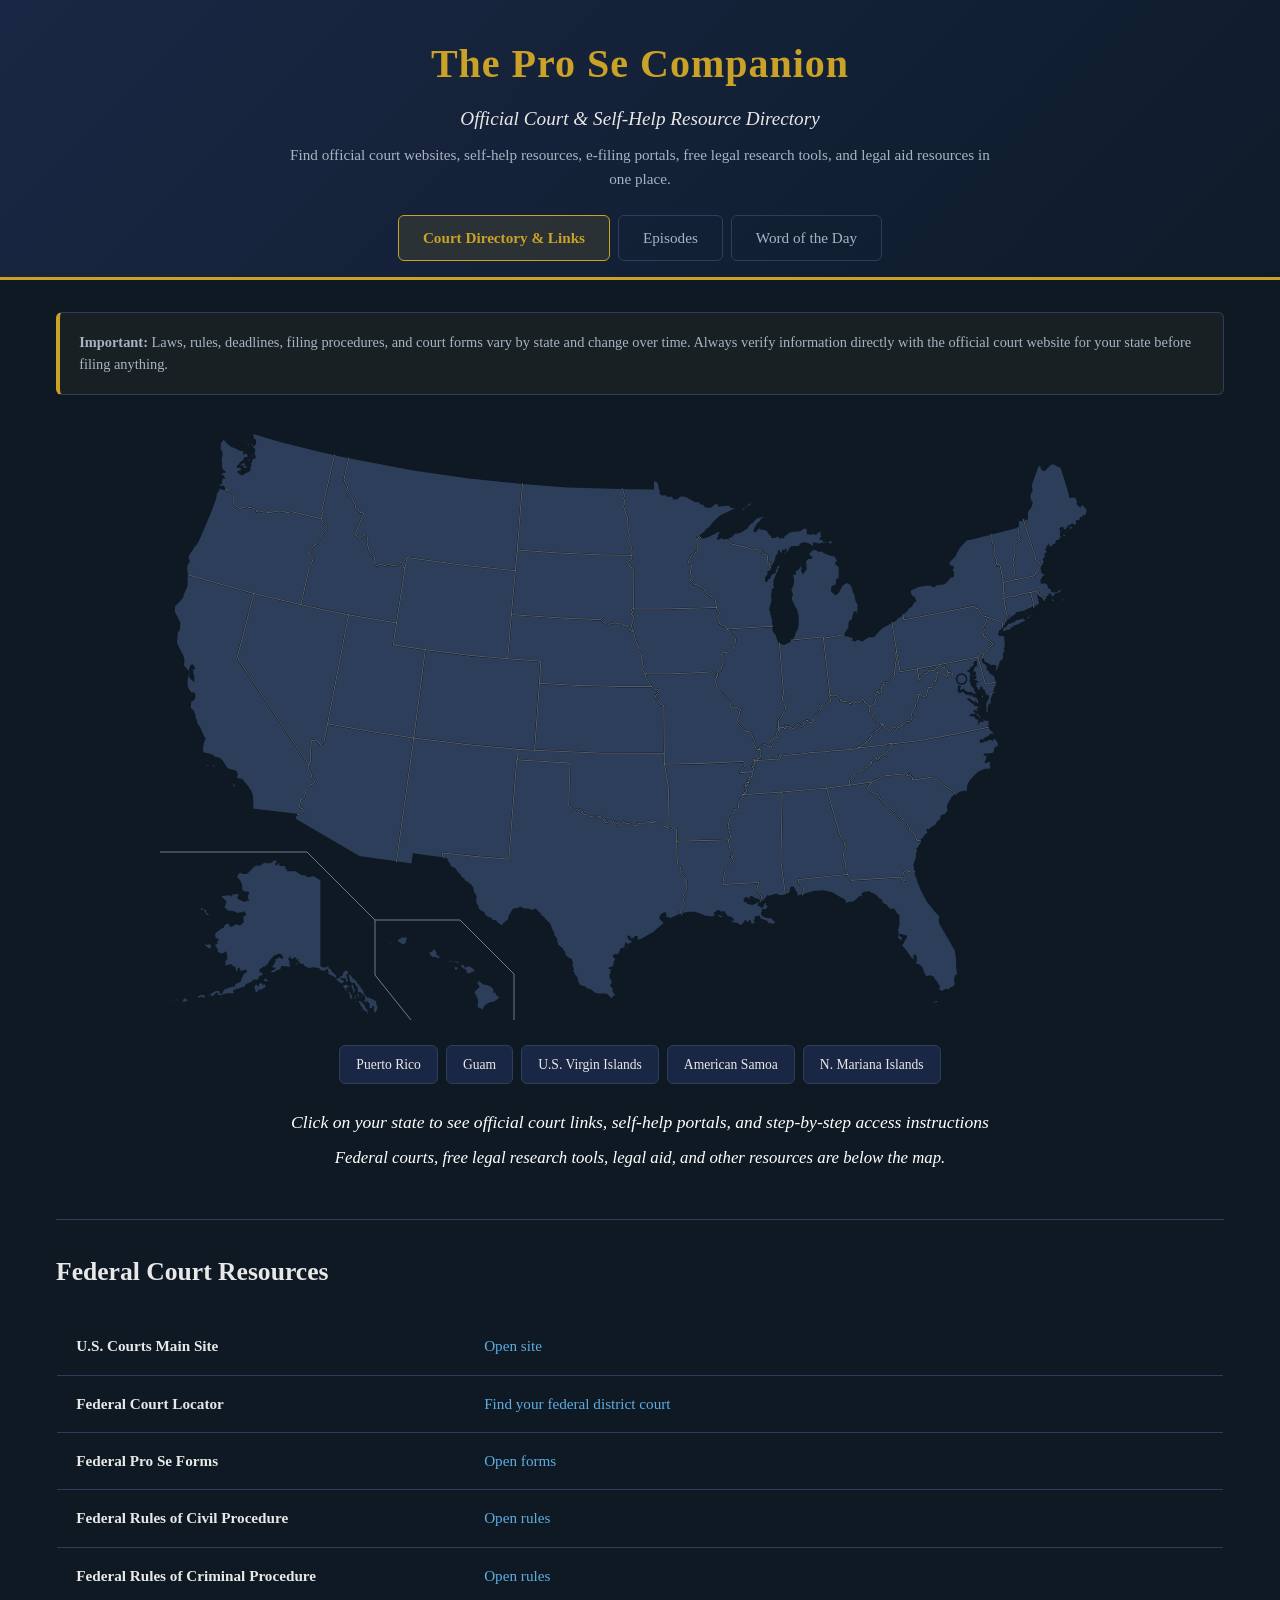
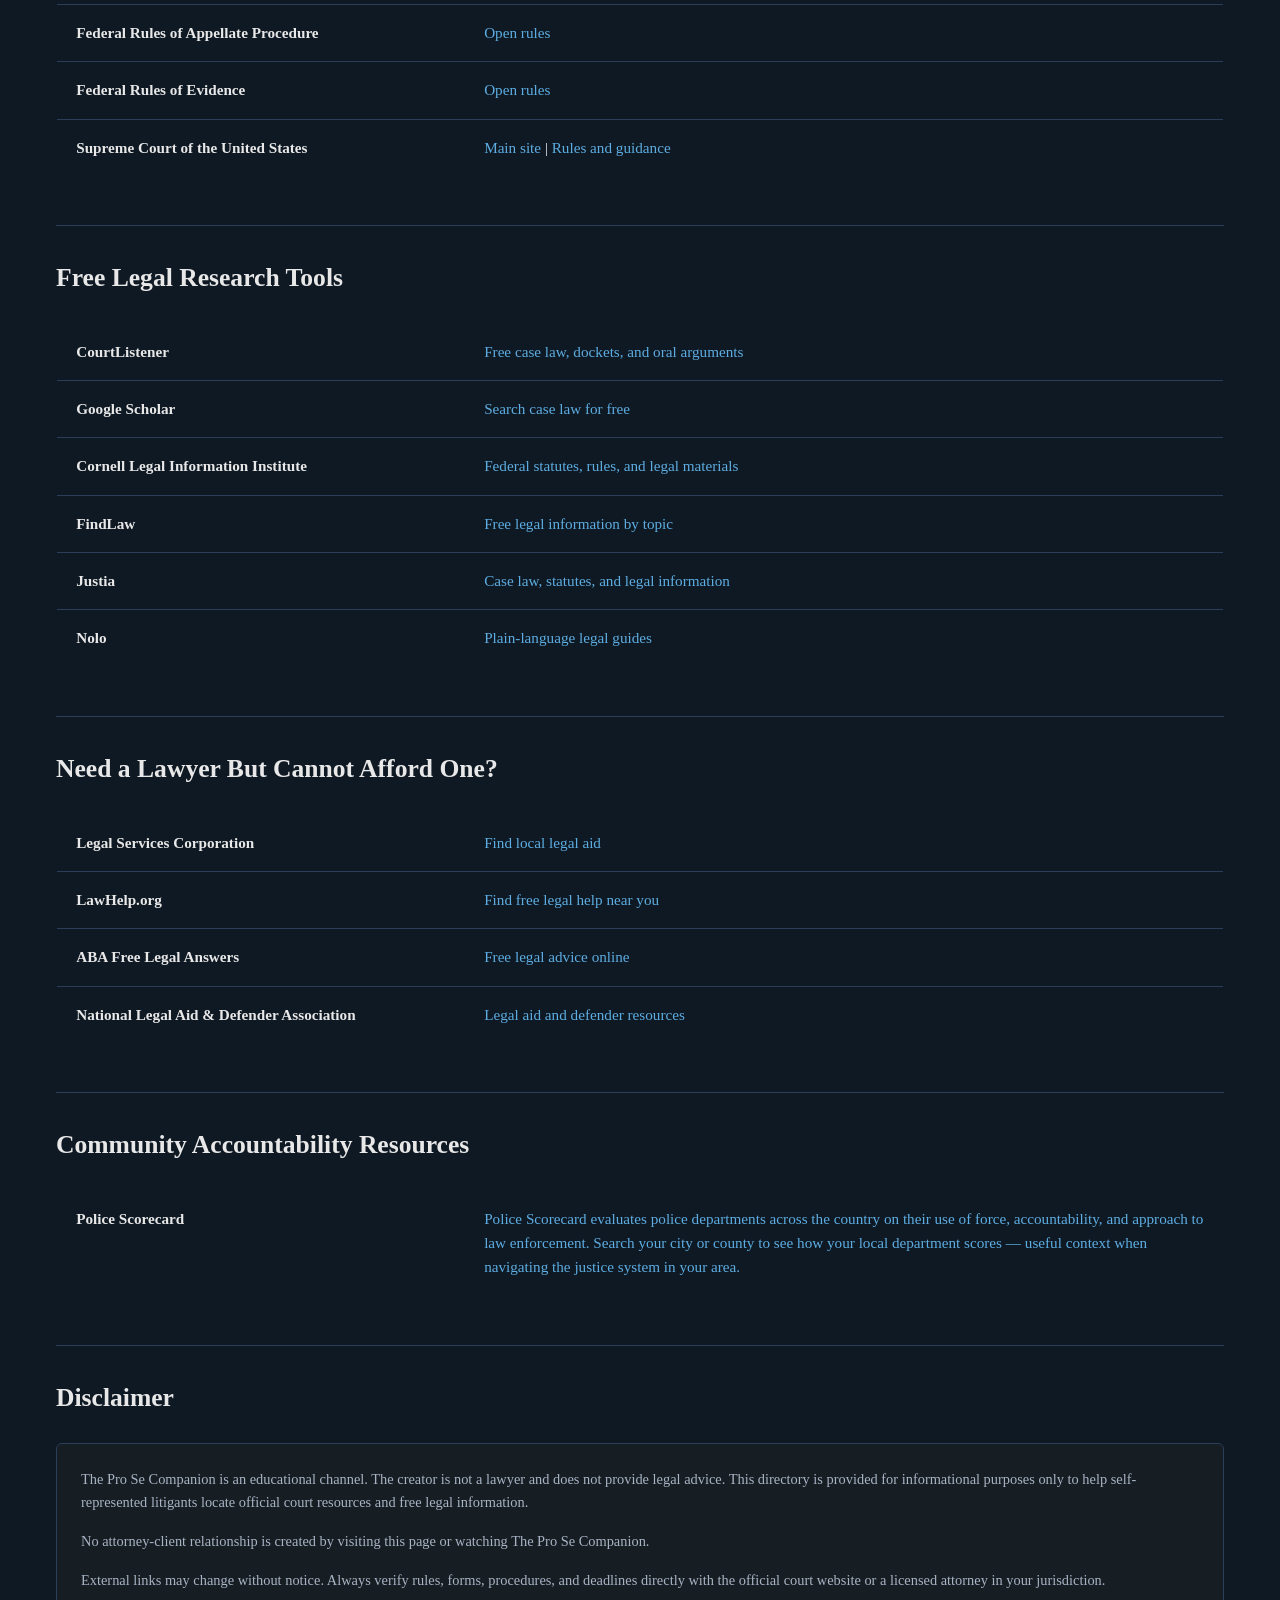
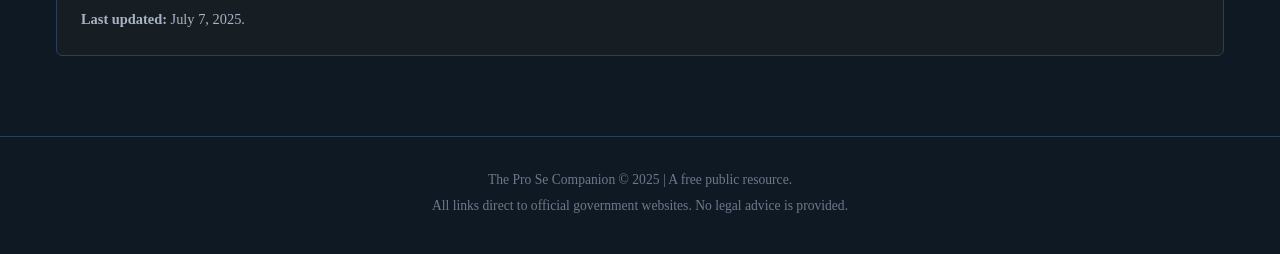
==== commit 4e51b867: "Remove state directory list from home page With the interactive map + mobile dropdown, listing all s" ====
--- a/index.html
+++ b/index.html
@@ -28,10 +28,18 @@
 
         <!-- Interactive Map -->
         <section class="map-section" id="map-section">
+            <!-- Mobile state selector (hidden on desktop) -->
+            <div class="mobile-state-select">
+                <label for="state-dropdown">Select your state or territory:</label>
+                <select id="state-dropdown">
+                    <option value="">-- Choose --</option>
+                </select>
+            </div>
             <div class="map-container" id="map-container">
                 <!-- SVG map will be loaded here -->
             </div>
-            <p class="map-instruction">Click on a state to view its resources, or scroll down for the full directory</p>
+            <p class="map-instruction">Click on your state to see official court links, self-help portals, and step-by-step access instructions</p>
+            <p class="map-instruction-secondary">Federal courts, free legal research tools, legal aid, and other resources are below the map.</p>
         </section>
 
         <section class="state-panel" id="state-panel">
@@ -93,6 +101,18 @@
             </div>
         </section>
 
+        <!-- Community Accountability Resources -->
+        <section class="directory-section" id="accountability">
+            <h2 class="section-title">Community Accountability Resources</h2>
+            <div class="directory-table-wrap">
+                <table class="directory-table">
+                    <tbody>
+                        <tr><td>Police Scorecard</td><td><a href="https://policescorecard.org/" target="_blank" rel="noopener">Police Scorecard evaluates police departments across the country on their use of force, accountability, and approach to law enforcement. Search your city or county to see how your local department scores — useful context when navigating the justice system in your area.</a></td></tr>
+                    </tbody>
+                </table>
+            </div>
+        </section>
+
         <!-- Disclaimer -->
         <section class="directory-section" id="disclaimer-section">
             <h2 class="section-title">Disclaimer</h2>
